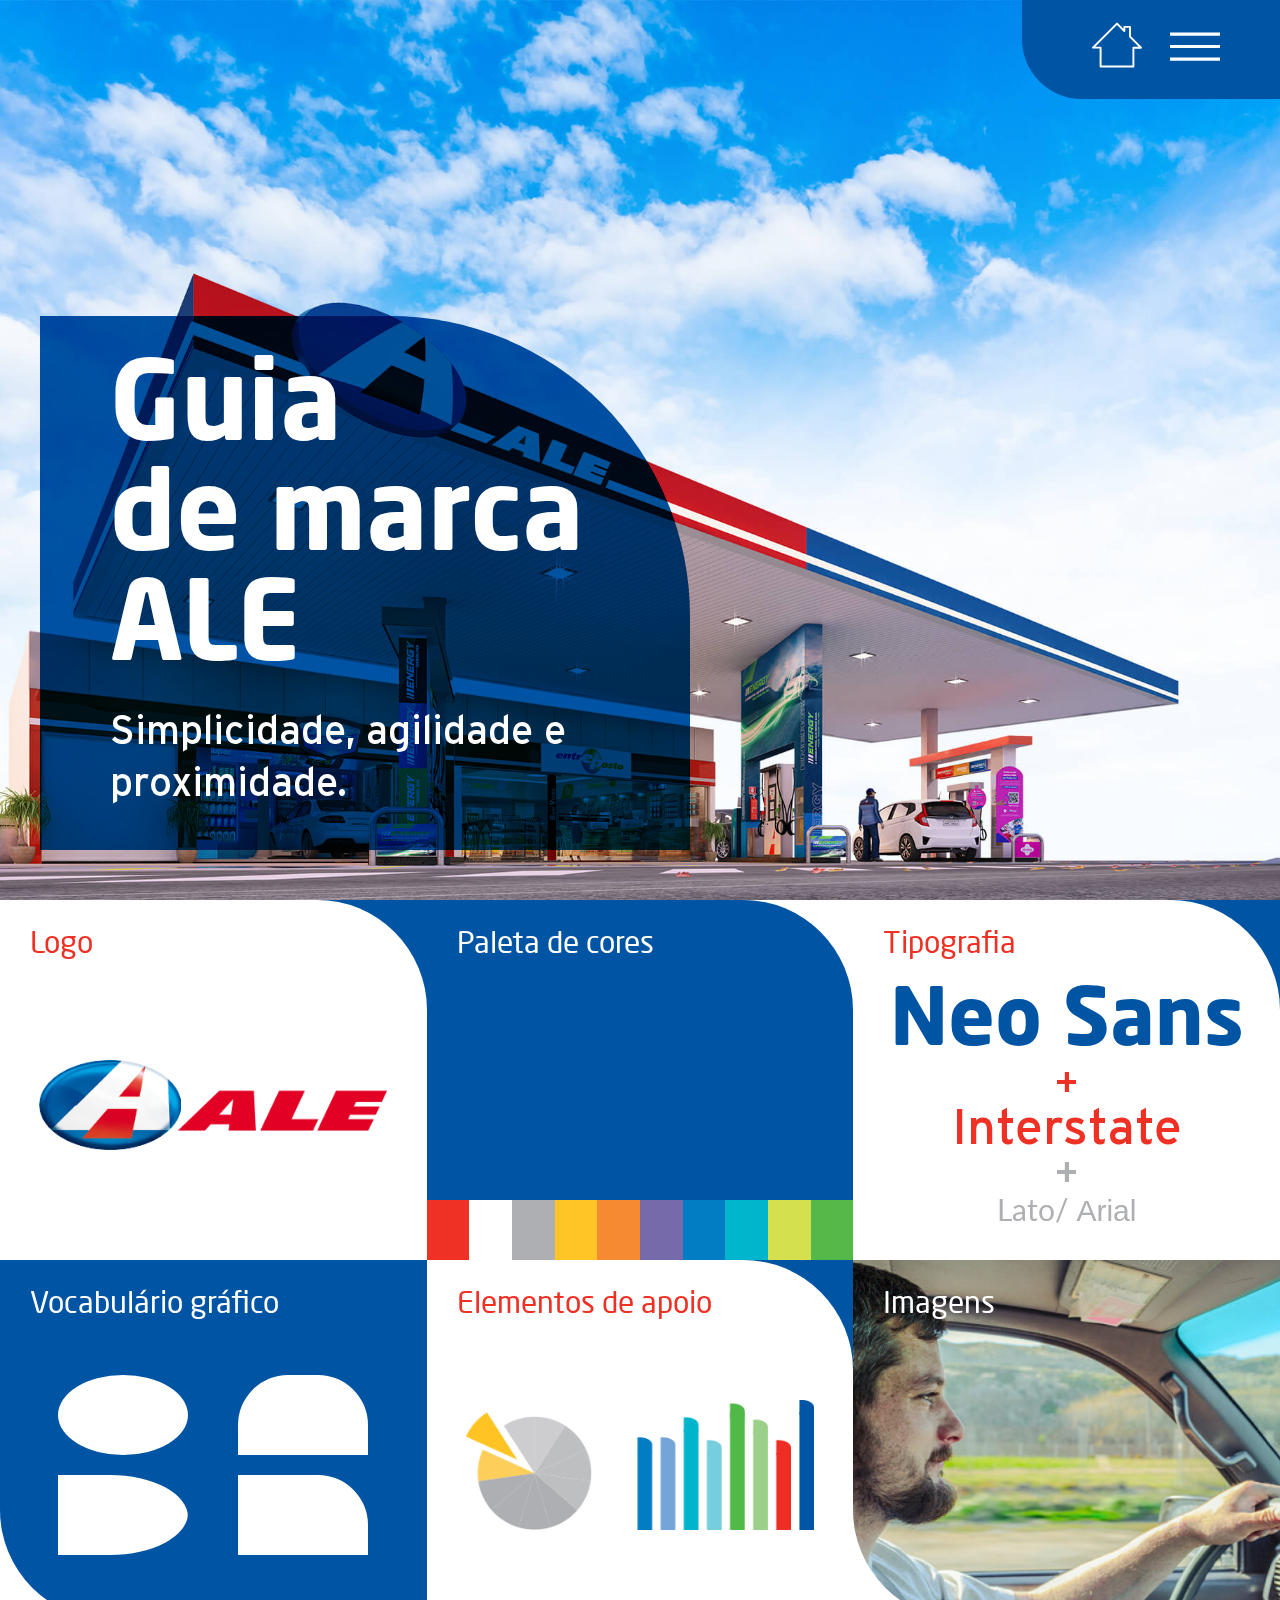
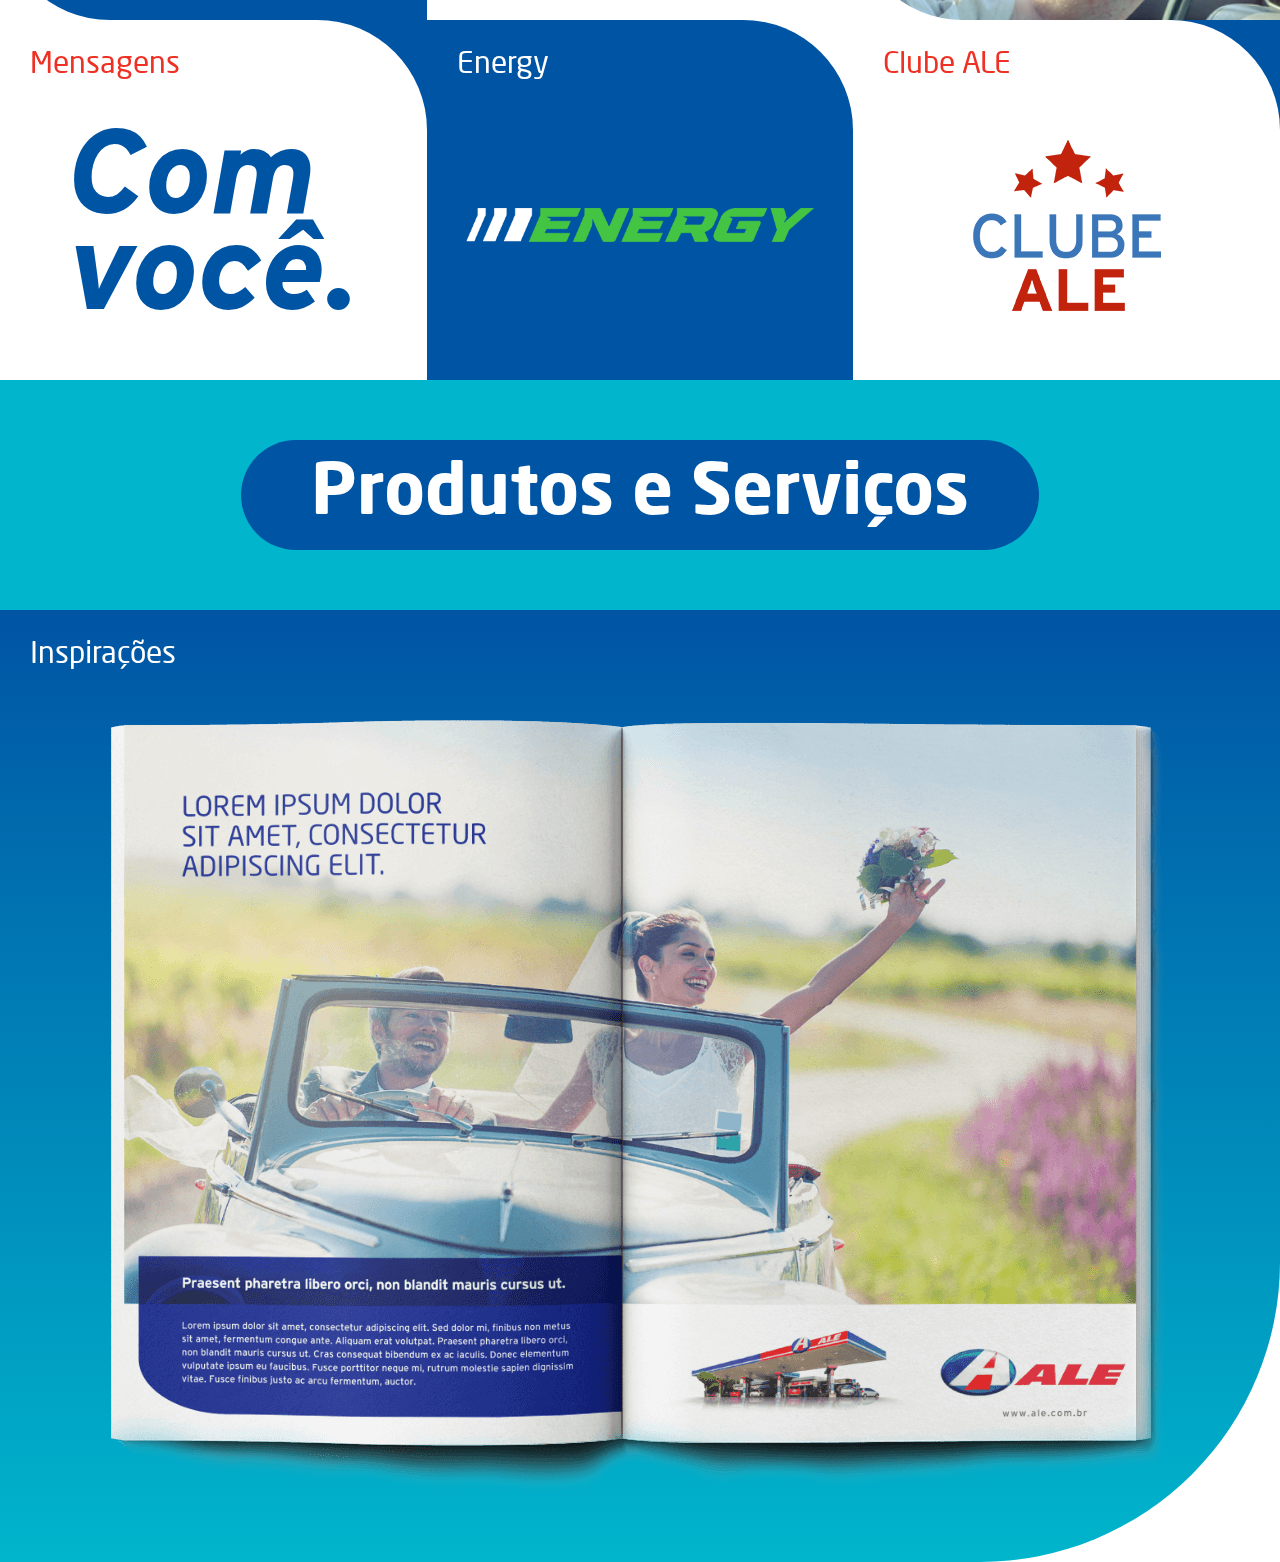
==== index.html @ d8cd4ae0 "feat: initial commit" ====
<!DOCTYPE html>
<html lang="pt-BR">
  <head>
    <meta charset="utf-8" />
    <meta name="viewport" content="width=device-width, initial-scale=1" />
    <meta name="theme-color" content="#222326" />
    <link rel="shortcut icon" href="https://assets.ale.com.br/app/themes/theme_postos_ale/images/favicon.png" type="image/x-icon">
    <link rel="icon" type="image/png" sizes="16x16" href="#" />
    <title>Guia de Marca - ALE</title>
    <link rel="preconnect" href="https://fonts.googleapis.com">
    <link rel="preconnect" href="https://fonts.gstatic.com" crossorigin>
    <link href="https://fonts.googleapis.com/css2?family=Lato:wght@300;400;700&display=swap" rel="stylesheet">
    <link rel="stylesheet" href="css/style.css" type="text/css" />
  </head>
  <body>
    <header class="main-navigation">
      <nav>
        <a href="index.html#main">
          <svg xmlns="http://www.w3.org/2000/svg" viewBox="0 0 424.098 424.098"><path d="M351.191 401.923H72.901a8.126 8.126 0 0 1-8.129-8.129V242.262l-56.664-.114a8.133 8.133 0 0 1-7.495-5.023 8.143 8.143 0 0 1 1.764-8.852L206.104 24.546c1.853-1.845 4.503-2.666 7.047-2.276a8.133 8.133 0 0 1 5.731 3.942l47.43 47.43V58.499a8.126 8.126 0 0 1 8.129-8.129h47.755a8.127 8.127 0 0 1 8.129 8.129v79.156l91.39 91.398a8.14 8.14 0 0 1 1.764 8.868 8.134 8.134 0 0 1-7.511 5.007h-.016l-56.64-.114v150.98a8.11 8.11 0 0 1-8.121 8.129zM81.03 385.666h262.033V234.67c0-2.162.854-4.235 2.39-5.755a8.13 8.13 0 0 1 5.739-2.374h.016l45.105.089-79.855-79.863a8.122 8.122 0 0 1-2.382-5.747V66.628h-31.498v26.645a8.13 8.13 0 0 1-5.015 7.511 8.104 8.104 0 0 1-8.86-1.764l-57.038-57.038-183.95 183.95 45.203.089a8.123 8.123 0 0 1 8.112 8.129v151.516z"/></svg>
        </a>
        <a href="">
          <svg xmlns="http://www.w3.org/2000/svg" viewBox="0 0 16 16"><path d="M16 5H0V4h16v1zm0 8H0v-1h16v1zm0-4.008H0V8h16v.992z"/></svg>
        </a>
      </nav>
    </header>

    <main data-page="home">
      <section id="main" class="main">
        <div class="container">
          <div class="main-title">
            <h1>Guia<br>de marca ALE</h1>
            <p>Simplicidade, agilidade e proximidade.</p>
          </div>
        </div>
      </section>

      <section id="all-pages" class="all-pages">
        <a href="logo.html" class="corner-top-blue">
          <span>Logo</span>
          <img src="assets/images/logo-ale.png" alt="Logo ALE">
        </a>

        <a href="colors.html" class="corner-top-white">
          <span>Paleta de cores</span>
          <div class="full-pallete">
            <div></div>
            <div></div>
            <div></div>
            <div></div>
            <div></div>
            <div></div>
            <div></div>
            <div></div>
            <div></div>
            <div></div>
          </div>
        </a>

        <a href="typography.html" class="corner-top-blue">
          <span>Tipografia</span>
          <div class="all-fonts">
            <span class="neo">Neo Sans</span>
            <span class="inter">Interstate</span>
            <span class="lato-arial">
              <span>Lato/</span>
              <span>Arial</span>
            </span>
          </div>
        </a>

        <a href="vocabulary.html" class="corner-bottom-white">
          <span>Vocabulário gráfico</span>

          <div class="elements">
            <div></div>
            <div></div>
            <div></div>
            <div></div>
          </div>
        </a>

        <a href="" class="corner-top-blue">
          <span>Elementos de apoio</span>

          <img src="assets/images/charts.png" alt="Elementos de apoio">
        </a>

        <a href="" class="corner-bottom-white block-image">
          <span>Imagens</span>
        </a>

        <a href="" class="corner-top-blue">
          <span>Mensagens</span>
          <div class="messages">
            Com<br>você.
          </div>
        </a>

        <a href="" class="corner-top-white">
          <span>Energy</span>
          <img src="assets/images/light-logo-energy.png" alt="">
        </a>

        <a href="" class="corner-top-blue">
          <span>Clube ALE</span>
          <img src="assets/images/logo-clube-ale.png" alt="">
        </a>
      </section>
      
      <section id="services" class="services">
        <div>
          <div class="container">
            <h2>Produtos e Serviços</h2>
          </div>
        </div>

        <div>
          <div class="container">
            <span class="tag">Inspirações</span>
            <img src="assets/images/book.png" alt="Inspirações">
          </div>
        </div>
      </section>
    </main>
  </body>
</html>
<script src="js/main.js" defer></script>
---- css/style.css ----
/* http://meyerweb.com/eric/tools/css/reset/ 
   v2.0 | 20110126
   License: none (public domain)
*/
html, body, div, span, applet, object, iframe,
h1, h2, h3, h4, h5, h6, p, blockquote, pre,
a, abbr, acronym, address, big, cite, code,
del, dfn, em, img, ins, kbd, q, s, samp,
small, strike, strong, sub, sup, tt, var,
b, u, i, center,
dl, dt, dd, ol, ul, li,
fieldset, form, label, legend,
table, caption, tbody, tfoot, thead, tr, th, td,
article, aside, canvas, details, embed,
figure, figcaption, footer, header, hgroup,
menu, nav, output, ruby, section, summary,
time, mark, audio, video {
  margin: 0;
  padding: 0;
  border: 0;
  font-size: 100%;
  font: inherit;
  vertical-align: baseline;
  box-sizing: border-box;
}

/* HTML5 display-role reset for older browsers */
article, aside, details, figcaption, figure,
footer, header, hgroup, menu, nav, section {
  display: block;
}

body {
  line-height: 1;
}

ol, ul {
  list-style: none;
}

blockquote, q {
  quotes: none;
}

blockquote:before, blockquote:after,
q:before, q:after {
  content: "";
  content: none;
}

table {
  border-collapse: collapse;
  border-spacing: 0;
}

section {
  min-height: 100vh;
}

.container {
  max-width: 1800px;
  margin: auto;
  padding: 0 40px;
}

.content {
  padding-top: 35px;
  position: relative;
}

img {
  max-width: 100%;
}

.divider {
  padding: 40px;
  display: flex;
  flex-direction: column;
  font-family: "Neo Sans Pro";
  line-height: 1.3;
  color: #0054a4;
}
.divider.dark {
  color: #ffffff;
  background: linear-gradient(90deg, #007dc3 0%, #0054a4 30%, #0054a4 50%, #007dc3 100%);
}
.divider span {
  font-size: 20px;
}
.divider strong {
  font-size: 30px;
  font-weight: 700;
}

@font-face {
  font-family: "Neo Sans Pro";
  src: url("../assets/fonts/neosanspro/NeoSansPro-BoldItalic.woff2") format("woff2"), url("../assets/fonts/neosanspro/NeoSansPro-BoldItalic.woff") format("woff");
  font-weight: bold;
  font-style: italic;
  font-display: swap;
}
@font-face {
  font-family: "Neo Sans Pro";
  src: url("../assets/fonts/neosanspro/NeoSansPro-Italic.woff2") format("woff2"), url("../assets/fonts/neosanspro/NeoSansPro-Italic.woff") format("woff");
  font-weight: normal;
  font-style: italic;
  font-display: swap;
}
@font-face {
  font-family: "Neo Sans Pro";
  src: url("../assets/fonts/neosanspro/NeoSansPro-Bold.woff2") format("woff2"), url("../assets/fonts/neosanspro/NeoSansPro-Bold.woff") format("woff");
  font-weight: bold;
  font-style: normal;
  font-display: swap;
}
@font-face {
  font-family: "Neo Sans Pro";
  src: url("../assets/fonts/neosanspro/NeoSansPro-Light.woff2") format("woff2"), url("../assets/fonts/neosanspro/NeoSansPro-Light.woff") format("woff");
  font-weight: 300;
  font-style: normal;
  font-display: swap;
}
@font-face {
  font-family: "Neo Sans Pro";
  src: url("../assets/fonts/neosanspro/NeoSansPro-LightItalic.woff2") format("woff2"), url("../assets/fonts/neosanspro/NeoSansPro-LightItalic.woff") format("woff");
  font-weight: 300;
  font-style: italic;
  font-display: swap;
}
@font-face {
  font-family: "Neo Sans Pro";
  src: url("../assets/fonts/neosanspro/NeoSansPro-Medium.woff2") format("woff2"), url("../assets/fonts/neosanspro/NeoSansPro-Medium.woff") format("woff");
  font-weight: 500;
  font-style: normal;
  font-display: swap;
}
@font-face {
  font-family: "Neo Sans Pro";
  src: url("../assets/fonts/neosanspro/NeoSansPro-Regular.woff2") format("woff2"), url("../assets/fonts/neosanspro/NeoSansPro-Regular.woff") format("woff");
  font-weight: normal;
  font-style: normal;
  font-display: swap;
}
@font-face {
  font-family: "Interstate";
  src: url("../assets/fonts/interstate/Interstate-Italic.woff2") format("woff2"), url("../assets/fonts/interstate/Interstate-Italic.woff") format("woff");
  font-weight: normal;
  font-style: italic;
  font-display: swap;
}
@font-face {
  font-family: "Interstate";
  src: url("../assets/fonts/interstate/Interstate-Bold.woff2") format("woff2"), url("../assets/fonts/interstate/Interstate-Bold.woff") format("woff");
  font-weight: bold;
  font-style: normal;
  font-display: swap;
}
@font-face {
  font-family: "Interstate";
  src: url("../assets/fonts/interstate/Interstate-Light.woff2") format("woff2"), url("../assets/fonts/interstate/Interstate-Light.woff") format("woff");
  font-weight: 300;
  font-style: normal;
  font-display: swap;
}
@font-face {
  font-family: "Interstate";
  src: url("../assets/fonts/interstate/Interstate-BoldItalic.woff2") format("woff2"), url("../assets/fonts/interstate/Interstate-BoldItalic.woff") format("woff");
  font-weight: bold;
  font-style: italic;
  font-display: swap;
}
@font-face {
  font-family: "Interstate";
  src: url("../assets/fonts/interstate/Interstate-Regular.woff2") format("woff2"), url("../assets/fonts/interstate/Interstate-Regular.woff") format("woff");
  font-weight: normal;
  font-style: normal;
  font-display: swap;
}
@font-face {
  font-family: "Interstate";
  src: url("../assets/fonts/interstate/Interstate-LightItalic.woff2") format("woff2"), url("../assets/fonts/interstate/Interstate-LightItalic.woff") format("woff");
  font-weight: 300;
  font-style: italic;
  font-display: swap;
}
.main-navigation {
  top: 0;
  left: 0;
  width: 100%;
  position: fixed;
  z-index: 1;
  display: flex;
  justify-content: flex-end;
}
.main-navigation nav {
  background-color: #0054a4;
  padding: 20px 60px 26px 70px;
  border-bottom-left-radius: 60px;
}
@media (max-width: 600px) {
  .main-navigation nav {
    padding: 10px 30px 13px 35px;
    border-bottom-left-radius: 30px;
  }
}
.main-navigation a {
  display: inline-block;
  text-decoration: none;
}
.main-navigation a:last-of-type {
  margin-left: 24px;
}
@media (max-width: 600px) {
  .main-navigation a:last-of-type {
    margin-left: 12px;
  }
}
.main-navigation svg {
  width: 50px;
  height: 50px;
  fill: #ffffff;
}
@media (max-width: 600px) {
  .main-navigation svg {
    width: 25px;
    height: 25px;
  }
}

[data-page=home] .main {
  display: flex;
  background-image: url("../assets/images/bg-home.jpg");
  background-position: center bottom;
  background-size: cover;
}
[data-page=home] .main .container {
  display: flex;
  align-items: end;
  justify-content: flex-start;
  min-height: inherit;
  width: 100%;
}
[data-page=home] .main-title {
  width: 100%;
  max-width: 650px;
  margin-bottom: 50px;
  padding: 40px 70px;
  position: relative;
  color: #ffffff;
}
@media (max-width: 600px) {
  [data-page=home] .main-title {
    max-width: 320px;
    margin-bottom: 20px;
    padding: 20px 35px;
  }
}
[data-page=home] .main-title h1, [data-page=home] .main-title p {
  position: relative;
  z-index: 1;
}
[data-page=home] .main-title h1 {
  font-size: 110px;
  font-weight: 700;
  font-family: "Neo Sans Pro";
}
@media (max-width: 600px) {
  [data-page=home] .main-title h1 {
    font-size: 55px;
  }
}
[data-page=home] .main-title p {
  margin-top: 20px;
  font-size: 40px;
  line-height: 1.3;
  font-family: "Interstate";
}
@media (max-width: 600px) {
  [data-page=home] .main-title p {
    margin-top: 10px;
    font-size: 20px;
  }
}
[data-page=home] .main-title::before {
  content: "";
  width: 100%;
  height: 100%;
  top: 0;
  left: 0;
  position: absolute;
  background-color: #0054a4;
  mix-blend-mode: multiply;
  border-top-right-radius: 300px;
  z-index: 0;
}
@media (max-width: 600px) {
  [data-page=home] .main-title::before {
    border-top-right-radius: 150px;
  }
}
[data-page=home] .all-pages {
  display: flex;
  flex-wrap: wrap;
}
[data-page=home] .all-pages > a {
  width: 33.3333%;
  min-height: 360px;
  padding: 70px 20px 20px;
  display: flex;
  align-items: center;
  justify-content: center;
  position: relative;
  overflow: hidden;
  text-decoration: none;
}
@media (max-width: 1024px) {
  [data-page=home] .all-pages > a {
    width: 50%;
  }
}
@media (max-width: 575px) {
  [data-page=home] .all-pages > a {
    width: 100%;
  }
}
[data-page=home] .all-pages > a:nth-child(even) {
  background-color: #0054a4;
}
[data-page=home] .all-pages > a:nth-child(even) > span {
  color: #ffffff;
}
[data-page=home] .all-pages > a.corner-top-blue::before, [data-page=home] .all-pages > a.corner-top-white::before, [data-page=home] .all-pages > a.corner-bottom-white::before {
  content: "";
  width: 160px;
  height: 150px;
  position: absolute;
  border-radius: 20px 110px 0 0;
  pointer-events: none;
  z-index: 0;
}
[data-page=home] .all-pages > a.corner-top-blue::before, [data-page=home] .all-pages > a.corner-top-white::before {
  top: 0;
  right: 0;
}
[data-page=home] .all-pages > a.corner-top-blue::before {
  box-shadow: #0054a4 50px -40px 0;
}
[data-page=home] .all-pages > a.corner-top-white::before, [data-page=home] .all-pages > a.corner-bottom-white::before {
  box-shadow: #ffffff 50px -40px 0;
}
[data-page=home] .all-pages > a.corner-bottom-white::before {
  left: 0;
  bottom: 0;
  transform: rotate(180deg);
}
[data-page=home] .all-pages > a.block-image {
  background-size: cover;
  background-position: center;
  background-image: url("../assets/images/man-in-car.jpg");
}
[data-page=home] .all-pages > a > span {
  top: 30px;
  left: 30px;
  position: absolute;
  font-size: 30px;
  font-family: "Neo Sans Pro";
  color: #ee3124;
}
[data-page=home] .all-pages > a img {
  max-width: 90%;
}
[data-page=home] .all-pages .full-pallete {
  display: flex;
  width: 100%;
  height: 60px;
  left: 0;
  bottom: 0;
  position: absolute;
  z-index: 1;
}
[data-page=home] .all-pages .full-pallete > div {
  flex-grow: 1;
}
[data-page=home] .all-pages .full-pallete > div:nth-child(1) {
  background-color: #ee3124;
}
[data-page=home] .all-pages .full-pallete > div:nth-child(2) {
  background-color: #ffffff;
}
[data-page=home] .all-pages .full-pallete > div:nth-child(3) {
  background-color: #adafb2;
}
[data-page=home] .all-pages .full-pallete > div:nth-child(4) {
  background-color: #ffc425;
}
[data-page=home] .all-pages .full-pallete > div:nth-child(5) {
  background-color: #f68a33;
}
[data-page=home] .all-pages .full-pallete > div:nth-child(6) {
  background-color: #766aab;
}
[data-page=home] .all-pages .full-pallete > div:nth-child(7) {
  background-color: #007dc3;
}
[data-page=home] .all-pages .full-pallete > div:nth-child(8) {
  background-color: #00b5cc;
}
[data-page=home] .all-pages .full-pallete > div:nth-child(9) {
  background-color: #d5e04e;
}
[data-page=home] .all-pages .full-pallete > div:nth-child(10) {
  background-color: #54b948;
}
[data-page=home] .all-pages .all-fonts {
  display: flex;
  flex-direction: column;
  text-align: center;
}
[data-page=home] .all-pages .all-fonts .neo {
  color: #0054a4;
  font-size: 80px;
  font-weight: 700;
  font-family: "Neo Sans Pro";
}
@media (max-width: 680px) {
  [data-page=home] .all-pages .all-fonts .neo {
    font-size: 62px;
  }
}
[data-page=home] .all-pages .all-fonts .inter {
  color: #ee3124;
  font-size: 50px;
  font-family: "Interstate";
  padding: 40px 0;
  position: relative;
}
@media (max-width: 680px) {
  [data-page=home] .all-pages .all-fonts .inter {
    font-size: 40px;
    padding: 32px 0;
  }
}
[data-page=home] .all-pages .all-fonts .inter::before, [data-page=home] .all-pages .all-fonts .inter::after {
  content: "+";
  left: 0;
  right: 0;
  margin: auto;
  position: absolute;
  font-size: 40px;
}
@media (max-width: 680px) {
  [data-page=home] .all-pages .all-fonts .inter::before, [data-page=home] .all-pages .all-fonts .inter::after {
    font-size: 32px;
  }
}
[data-page=home] .all-pages .all-fonts .inter::before {
  top: 0;
}
[data-page=home] .all-pages .all-fonts .inter::after {
  bottom: 0;
  color: #adafb2;
}
[data-page=home] .all-pages .all-fonts .lato-arial {
  color: #adafb2;
  font-size: 30px;
}
[data-page=home] .all-pages .all-fonts .lato-arial > span:first-child {
  font-family: "Lato";
}
[data-page=home] .all-pages .all-fonts .lato-arial > span:last-child {
  font-family: "Arial";
}
[data-page=home] .all-pages .elements {
  max-width: 330px;
  display: flex;
  flex-wrap: wrap;
  justify-content: space-between;
}
[data-page=home] .all-pages .elements > div {
  width: 130px;
  height: 80px;
  margin: 10px;
  background-color: #ffffff;
  position: relative;
  overflow: hidden;
}
@media (max-width: 680px) {
  [data-page=home] .all-pages .elements > div {
    width: 104px;
    height: 64px;
  }
}
[data-page=home] .all-pages .elements > div:nth-child(1) {
  border-radius: 50%;
}
[data-page=home] .all-pages .elements > div:nth-child(2)::before, [data-page=home] .all-pages .elements > div:nth-child(2)::after, [data-page=home] .all-pages .elements > div:nth-child(3)::before, [data-page=home] .all-pages .elements > div:nth-child(3)::after, [data-page=home] .all-pages .elements > div:nth-child(4)::before, [data-page=home] .all-pages .elements > div:nth-child(4)::after {
  content: "";
  position: absolute;
  pointer-events: none;
  z-index: 0;
}
[data-page=home] .all-pages .elements > div:nth-child(2)::before, [data-page=home] .all-pages .elements > div:nth-child(4)::before {
  width: 130px;
  height: 50px;
  border-radius: 110px 110px 0 0;
  box-shadow: #0054a4 0 -20px 0 20px;
}
@media (max-width: 680px) {
  [data-page=home] .all-pages .elements > div:nth-child(2)::before, [data-page=home] .all-pages .elements > div:nth-child(4)::before {
    width: 104px;
    height: 64px;
    border-radius: 88px 88px 0 0;
    box-shadow: #0054a4 0 -16px 0 16px;
  }
}
[data-page=home] .all-pages .elements > div:nth-child(3)::before, [data-page=home] .all-pages .elements > div:nth-child(3)::after {
  width: 130px;
  height: 70px;
}
@media (max-width: 680px) {
  [data-page=home] .all-pages .elements > div:nth-child(3)::before, [data-page=home] .all-pages .elements > div:nth-child(3)::after {
    width: 104px;
    height: 56px;
  }
}
[data-page=home] .all-pages .elements > div:nth-child(3)::before {
  border-radius: 0 60% 0 0;
  box-shadow: #0054a4 0 -20px 0 20px;
}
@media (max-width: 680px) {
  [data-page=home] .all-pages .elements > div:nth-child(3)::before {
    box-shadow: #0054a4 0 -16px 0 16px;
  }
}
[data-page=home] .all-pages .elements > div:nth-child(3)::after {
  bottom: 0;
  border-radius: 0 0 60% 0;
  box-shadow: #0054a4 0 20px 0 20px;
}
@media (max-width: 680px) {
  [data-page=home] .all-pages .elements > div:nth-child(3)::after {
    box-shadow: #0054a4 0 16px 0 16px;
  }
}
[data-page=home] .all-pages .elements > div:nth-child(4)::before {
  border-radius: 0 110px 0 0;
}
@media (max-width: 680px) {
  [data-page=home] .all-pages .elements > div:nth-child(4)::before {
    border-radius: 0 88px 0 0;
  }
}
[data-page=home] .all-pages .messages {
  color: #0054a4;
  font-size: 120px;
  font-weight: 700;
  font-style: italic;
  font-family: "Interstate";
  line-height: 0.8;
}
@media (max-width: 600px) {
  [data-page=home] .services {
    min-height: unset;
  }
}
[data-page=home] .services > div:nth-child(1) {
  padding: 60px 0;
  text-align: center;
  background-color: #00b5cc;
}
@media (max-width: 900px) {
  [data-page=home] .services > div:nth-child(1) {
    padding: 30px 0;
  }
}
[data-page=home] .services > div:nth-child(2) {
  position: relative;
  padding: 110px 0 60px;
  min-height: calc(100vh - 100px);
  background-image: linear-gradient(#0054a4, #00b5cc);
  border-bottom-right-radius: 300px;
  overflow: hidden;
}
@media (max-width: 600px) {
  [data-page=home] .services > div:nth-child(2) {
    min-height: unset;
    padding: 100px 0 40px;
    border-bottom-right-radius: 150px;
  }
}
[data-page=home] .services > div:nth-child(2) .container {
  text-align: center;
}
[data-page=home] .services > div h2 {
  color: #ffffff;
  font-size: 70px;
  font-weight: 700;
  font-family: "Neo Sans Pro";
  line-height: 1;
  padding: 20px 70px;
  background-color: #0054a4;
  display: inline-block;
  border-radius: 80px;
}
@media (max-width: 900px) {
  [data-page=home] .services > div h2 {
    font-size: 35px;
    padding: 10px 35px;
    border-radius: 40px;
  }
}
@media (max-width: 400px) {
  [data-page=home] .services > div h2 {
    font-size: 24px;
  }
}
[data-page=home] .services > div .tag {
  top: 30px;
  left: 30px;
  position: absolute;
  font-size: 30px;
  font-family: "Neo Sans Pro";
  color: #ffffff;
}
[data-page=home] .services > div img {
  max-width: 100%;
}

[data-page=logo] .main {
  display: flex;
}
[data-page=logo] .main .container {
  display: flex;
  flex-direction: column;
  align-items: center;
  justify-content: space-between;
  text-align: center;
  min-height: inherit;
  width: 100%;
  padding: 40px 0;
}
[data-page=logo] .main h1 {
  line-height: 1.3;
  font-size: 40px;
  color: #0054a4;
  font-family: "Neo Sans Pro";
}
@media (max-width: 400px) {
  [data-page=logo] .main h1 {
    font-size: 30px;
  }
}
[data-page=logo] .main img {
  max-width: 80%;
}
[data-page=logo] .main p {
  line-height: 1.3;
  font-size: 20px;
  color: #0054a4;
  font-family: "Neo Sans Pro";
}
[data-page=logo] .main p strong {
  font-weight: 700;
}
[data-page=logo] .main p i {
  text-decoration: underline;
}
[data-page=logo] .content::before, [data-page=logo] .content::after {
  content: "";
  height: 35px;
  top: 0;
  position: absolute;
}
[data-page=logo] .content::before {
  left: 0;
  width: 65%;
  background-color: #0054a4;
}
[data-page=logo] .content::after {
  right: 0;
  width: 35%;
  background-color: #ee3124;
}
[data-page=logo] .logo-options {
  display: flex;
  align-items: center;
  justify-content: space-evenly;
  min-height: calc(100vh - 35px);
}
@media (max-width: 680px) {
  [data-page=logo] .logo-options {
    flex-direction: column;
  }
}
[data-page=logo] .logo-options img {
  max-width: 100%;
}
[data-page=logo] .logo-options > div {
  min-height: inherit;
  display: flex;
  flex-direction: column;
}
[data-page=logo] .logo-options > div:nth-child(1) {
  width: 35%;
  padding: 20px;
  text-align: center;
  align-items: center;
  justify-content: space-evenly;
}
@media (max-width: 680px) {
  [data-page=logo] .logo-options > div:nth-child(1) {
    width: 100%;
  }
}
[data-page=logo] .logo-options > div:nth-child(1) span {
  color: #0054a4;
  font-size: 20px;
  line-height: 1.3;
  font-family: "Neo Sans Pro";
}
[data-page=logo] .logo-options > div:nth-child(2) {
  flex-grow: 1;
}
@media (max-width: 680px) {
  [data-page=logo] .logo-options > div:nth-child(2) {
    flex-grow: unset;
    width: 100%;
  }
}
[data-page=logo] .logo-options > div:nth-child(2) div {
  flex-grow: 1;
  position: relative;
  display: flex;
  align-items: center;
  justify-content: center;
}
[data-page=logo] .logo-options > div:nth-child(2) div:nth-child(1) {
  background-color: #ee3124;
}
@media (max-width: 680px) {
  [data-page=logo] .logo-options > div:nth-child(2) div:nth-child(1) {
    padding-top: 50px;
  }
}
[data-page=logo] .logo-options > div:nth-child(2) div:nth-child(2) {
  background-color: #0054a4;
}
[data-page=logo] .logo-options > div:nth-child(2) div:nth-child(3) {
  background-color: #adafb2;
}
[data-page=logo] .logo-options > div:nth-child(2) span {
  top: 30px;
  left: 30px;
  position: absolute;
  color: #ffffff;
  font-family: "Neo Sans Pro";
  font-size: 20px;
}
[data-page=logo] .message {
  padding: 40px 0;
}
[data-page=logo] .message p {
  color: #0054a4;
  font-family: "Neo Sans Pro";
  font-size: 36px;
  line-height: 1.3;
}
@media (max-width: 1000px) {
  [data-page=logo] .message p {
    font-size: 26px;
  }
}
[data-page=logo] .message p:not(:last-of-type) {
  margin-bottom: 16px;
}
@media (max-width: 420px) {
  [data-page=logo] .message p:not(:last-of-type) {
    margin-bottom: 32px;
  }
}
[data-page=logo] .pantone-logo {
  display: flex;
}
@media (max-width: 700px) {
  [data-page=logo] .pantone-logo {
    flex-direction: column;
  }
}
@media (max-width: 480px) {
  [data-page=logo] .pantone-logo:not(.dark) > div:first-of-type img {
    margin-top: 70px;
  }
}
[data-page=logo] .pantone-logo.dark {
  background-color: #000000;
}
[data-page=logo] .pantone-logo img {
  max-width: 40%;
}
@media (max-width: 480px) {
  [data-page=logo] .pantone-logo img {
    max-width: 60%;
  }
}
[data-page=logo] .pantone-logo > div {
  width: 50%;
  padding: 40px 0;
  display: flex;
  justify-content: space-evenly;
  align-items: center;
  position: relative;
}
@media (max-width: 980px) {
  [data-page=logo] .pantone-logo > div:first-of-type {
    padding-left: 50px;
  }
}
@media (max-width: 980px) and (max-width: 700px) {
  [data-page=logo] .pantone-logo > div:first-of-type {
    padding-left: unset;
  }
}
@media (max-width: 700px) {
  [data-page=logo] .pantone-logo > div {
    width: 100%;
  }
}
@media (max-width: 480px) {
  [data-page=logo] .pantone-logo > div {
    flex-direction: column;
    padding: unset;
  }
  [data-page=logo] .pantone-logo > div img {
    margin: 20px 0;
  }
}
[data-page=logo] .pantone-logo > div span {
  height: 60px;
  max-width: 140px;
  left: 20px;
  top: 0;
  bottom: 0;
  margin: auto;
  position: absolute;
  color: #0054a4;
  font-size: 20px;
  font-family: "Neo Sans Pro";
}
@media (max-width: 480px) {
  [data-page=logo] .pantone-logo > div span {
    bottom: unset;
  }
}
[data-page=logo] .tips-margin {
  display: flex;
  padding: 40px 0;
  min-height: 100vh;
}
@media (max-width: 780px) {
  [data-page=logo] .tips-margin {
    flex-direction: column;
  }
}
[data-page=logo] .tips-margin > div {
  width: 50%;
  display: flex;
  flex-direction: column;
}
@media (max-width: 780px) {
  [data-page=logo] .tips-margin > div {
    width: 100%;
  }
}
[data-page=logo] .tips-margin > div:nth-child(2) img {
  margin-left: 5%;
}
@media (max-width: 780px) {
  [data-page=logo] .tips-margin > div:nth-child(2) img {
    margin-left: 0;
  }
}
[data-page=logo] .tips-margin span {
  display: block;
  color: #0054a4;
  font-size: 20px;
  font-family: "Neo Sans Pro";
  line-height: 1.3;
  max-width: 230px;
}
@media (max-width: 780px) {
  [data-page=logo] .tips-margin span {
    max-width: 100%;
    margin: 40px 0;
  }
}
[data-page=logo] .tips-margin img {
  margin-top: auto;
  margin-bottom: auto;
  max-width: 95%;
}
@media (max-width: 780px) {
  [data-page=logo] .tips-margin img {
    max-width: 100%;
  }
}
[data-page=logo] .download {
  padding: 30px 0;
  background-color: #adafb2;
}
@media (max-width: 810px) {
  [data-page=logo] .download nav {
    display: flex;
    flex-direction: column;
  }
}
[data-page=logo] .download p {
  color: #ffffff;
  font-family: "Neo Sans Pro";
  font-size: 30px;
  font-weight: 700;
  margin-bottom: 40px;
}
[data-page=logo] .download a {
  text-decoration: none;
  color: #0054a4;
  font-family: "Neo Sans Pro";
  font-size: 20px;
}
@media (max-width: 520px) {
  [data-page=logo] .download a {
    line-height: 2;
  }
}
@media (max-width: 460px) {
  [data-page=logo] .download a .noMobile {
    display: none;
  }
}
[data-page=logo] .download a:not(:last-of-type) {
  margin-right: 40px;
}
[data-page=logo] .download a svg {
  width: 40px;
  height: 40px;
  fill: #0054a4;
  margin-left: 15px;
}
@media (max-width: 520px) {
  [data-page=logo] .download a svg {
    display: none;
  }
}
[data-page=logo] .not-todo {
  padding: 40px 0;
}
[data-page=logo] .not-todo p {
  font-size: 30px;
  color: #0054a4;
  font-family: "Neo Sans Pro";
}
[data-page=logo] .not-todo p i {
  text-decoration: underline;
}
[data-page=logo] .not-todo p.title {
  font-weight: 700;
  margin-bottom: 60px;
}
[data-page=logo] .not-todo p.title i {
  text-decoration: underline;
}
[data-page=logo] .not-todo .list {
  display: flex;
  flex-wrap: wrap;
  text-align: center;
}
[data-page=logo] .not-todo .list > div {
  width: 25%;
  min-height: 150px;
  padding: 20px;
  display: flex;
  flex-direction: column;
  justify-content: space-evenly;
  align-items: center;
}
@media (max-width: 800px) {
  [data-page=logo] .not-todo .list > div {
    width: 50%;
    min-height: 250px;
  }
}
@media (max-width: 800px) {
  [data-page=logo] .not-todo .list > div {
    width: 100%;
    min-height: 250px;
  }
}
[data-page=logo] .not-todo .list span {
  font-size: 18px;
  color: #0054a4;
  font-family: "Neo Sans Pro";
}
[data-page=logo] .not-todo .list img {
  max-width: 90%;
}

[data-page=colors] .main {
  display: flex;
  background-size: cover;
  background-position: bottom right;
  background-image: url(../assets/images/top_bg.jpg);
  border-bottom: #ee3124 100px solid;
  min-height: calc(100vh - 100px);
}
[data-page=colors] .main .container {
  display: flex;
  align-items: center;
  justify-content: flex-start;
  min-height: inherit;
  width: 100%;
}
[data-page=colors] .main-title {
  font-size: 40px;
  font-family: "Neo Sans Pro";
  position: relative;
  color: #ffffff;
  max-width: 520px;
}
[data-page=colors] .content {
  padding-top: 0;
}
[data-page=colors] .all-colors {
  display: flex;
  flex-wrap: wrap;
}
[data-page=colors] .all-colors > div {
  width: 12.5%;
  padding: 20px;
  padding-left: 40px;
  position: relative;
}
@media (max-width: 1200px) {
  [data-page=colors] .all-colors > div {
    padding-left: 20px;
  }
}
@media (max-width: 1000px) {
  [data-page=colors] .all-colors > div {
    width: 25%;
  }
}
@media (max-width: 600px) {
  [data-page=colors] .all-colors > div {
    width: 50%;
  }
}
[data-page=colors] .all-colors > div:nth-child(1), [data-page=colors] .all-colors > div:nth-child(2) {
  width: 50%;
}
[data-page=colors] .all-colors > div:nth-child(1)::before, [data-page=colors] .all-colors > div:nth-child(2)::before {
  content: "";
  width: 160px;
  height: 150px;
  top: 0;
  right: 0;
  position: absolute;
  pointer-events: none;
  border-radius: 20px 110px 0 0;
  box-shadow: #ffffff 50px -40px 0;
  z-index: 0;
}
[data-page=colors] .all-colors > div:nth-child(1) {
  background-color: #0054a4;
}
[data-page=colors] .all-colors > div:nth-child(2) {
  background-color: #ee3124;
}
[data-page=colors] .all-colors > div:nth-child(3) {
  background-color: #adafb2;
}
[data-page=colors] .all-colors > div:nth-child(4) {
  background-color: #ffc425;
}
[data-page=colors] .all-colors > div:nth-child(5) {
  background-color: #f68a33;
}
[data-page=colors] .all-colors > div:nth-child(6) {
  background-color: #766aab;
}
[data-page=colors] .all-colors > div:nth-child(7) {
  background-color: #007dc3;
}
[data-page=colors] .all-colors > div:nth-child(8) {
  background-color: #00b5cc;
}
[data-page=colors] .all-colors > div:nth-child(9) {
  background-color: #d5e04e;
}
[data-page=colors] .all-colors > div:nth-child(10) {
  background-color: #54b948;
}
[data-page=colors] .all-colors .info {
  font-size: 18px;
  color: #ffffff;
  font-family: "Neo Sans Pro";
  display: flex;
  flex-direction: column;
  line-height: 1.3;
}
[data-page=colors] .all-colors .info strong {
  font-weight: 700;
}
[data-page=colors] .all-colors .info span:not(:last-child) {
  margin-bottom: 10px;
}
[data-page=colors] .pallete {
  padding: 40px;
  display: none;
}
@media (min-width: 601px) {
  [data-page=colors] .pallete.no-mobile {
    display: flex;
  }
}
@media (max-width: 600px) {
  [data-page=colors] .pallete.only-mobile {
    display: block;
    text-align: center;
  }
  [data-page=colors] .pallete.only-mobile > img:not(:last-child) {
    margin-bottom: 20px;
  }
}
[data-page=colors] .list-combinations {
  padding: 0 40px 20px;
  display: flex;
  flex-direction: column;
}
[data-page=colors] .list-combinations > div {
  padding: 20px 0 40px;
  display: flex;
}
@media (max-width: 900px) {
  [data-page=colors] .list-combinations > div {
    flex-wrap: wrap;
  }
}
[data-page=colors] .list-combinations > div:not(:last-child) {
  border-bottom: #0054a4 thin solid;
}
[data-page=colors] .list-combinations .description {
  width: 33.333%;
  display: flex;
  flex-direction: column;
  font-size: 18px;
  color: #0054a4;
  font-family: "Neo Sans Pro";
  line-height: 1.3;
}
@media (max-width: 1300px) {
  [data-page=colors] .list-combinations .description {
    width: 25%;
  }
}
@media (max-width: 900px) {
  [data-page=colors] .list-combinations .description {
    width: 100%;
    padding-bottom: 20px;
  }
}
[data-page=colors] .list-combinations .description strong {
  font-weight: 700;
}
[data-page=colors] .list-combinations .description ~ div {
  width: 22.222%;
  display: flex;
}
@media (max-width: 1300px) {
  [data-page=colors] .list-combinations .description ~ div {
    width: 25%;
  }
}
@media (max-width: 1100px) {
  [data-page=colors] .list-combinations .description ~ div {
    align-items: center;
  }
}
@media (max-width: 900px) {
  [data-page=colors] .list-combinations .description ~ div {
    width: 33.333%;
  }
}
@media (max-width: 690px) {
  [data-page=colors] .list-combinations .description ~ div {
    width: 100%;
    margin: 20px 0 60px;
    justify-content: center;
  }
  [data-page=colors] .list-combinations .description ~ div:last-child, [data-page=colors] .list-combinations .description ~ div.primary-colors {
    margin-bottom: 20px;
  }
  [data-page=colors] .list-combinations .description ~ div:not(.primary-colors):not(.secondary-colors):not(.auxiliar-colors) {
    display: none;
  }
}
[data-page=colors] .list-combinations .description ~ div > div {
  width: 85px;
  height: 85px;
  margin: 0 10px;
}
@media (max-width: 1100px) {
  [data-page=colors] .list-combinations .description ~ div > div {
    width: 60px;
    height: 60px;
  }
}
[data-page=colors] .list-combinations .primary-colors,
[data-page=colors] .list-combinations .secondary-colors,
[data-page=colors] .list-combinations .auxiliar-colors {
  position: relative;
}
[data-page=colors] .list-combinations .secondary-colors::before, [data-page=colors] .list-combinations .secondary-colors::after,
[data-page=colors] .list-combinations .auxiliar-colors::before,
[data-page=colors] .list-combinations .auxiliar-colors::after {
  margin: auto;
  position: absolute;
  height: 18px;
  font-size: 18px;
  line-height: 18px;
  color: #0054a4;
  font-family: "Neo Sans Pro";
  text-align: center;
}
[data-page=colors] .list-combinations .secondary-colors::before,
[data-page=colors] .list-combinations .auxiliar-colors::before {
  top: 0;
  bottom: 0;
  left: -50px;
  width: 18px;
  content: attr(data-before-content);
}
@media (max-width: 1300px) {
  [data-page=colors] .list-combinations .secondary-colors::before,
  [data-page=colors] .list-combinations .auxiliar-colors::before {
    left: 0;
    right: 0;
    top: -30px;
    bottom: unset;
  }
}
[data-page=colors] .list-combinations .secondary-colors::after,
[data-page=colors] .list-combinations .auxiliar-colors::after {
  left: 0;
  right: 0;
  bottom: -25px;
  width: 100%;
  content: attr(data-after-content);
}
@media (max-width: 690px) {
  [data-page=colors] .list-combinations .secondary-colors::after,
  [data-page=colors] .list-combinations .auxiliar-colors::after {
    bottom: -30px;
  }
}
[data-page=colors] .list-combinations .primary-colors > div:nth-child(1) {
  border: #000 thin solid;
  background-color: #ffffff;
}
[data-page=colors] .list-combinations .primary-colors > div:nth-child(2) {
  background-color: #0054a4;
}
[data-page=colors] .list-combinations .secondary-colors::after {
  right: unset;
  width: calc(100% - 85px);
}
@media (max-width: 690px) {
  [data-page=colors] .list-combinations .secondary-colors::after {
    width: 100%;
  }
}
[data-page=colors] .list-combinations .secondary-colors > div:nth-child(1) {
  background-color: #ee3124;
}
[data-page=colors] .list-combinations .secondary-colors > div:nth-child(2) {
  background-color: #adafb2;
}
[data-page=colors] .list-combinations .auxiliar-colors .light-orange {
  background-color: #ffc425;
}
[data-page=colors] .list-combinations .auxiliar-colors .orange {
  background-color: #f68a33;
}
[data-page=colors] .list-combinations .auxiliar-colors .purple {
  background-color: #766aab;
}
[data-page=colors] .list-combinations .auxiliar-colors .blue {
  background-color: #007dc3;
}
[data-page=colors] .list-combinations .auxiliar-colors .light-blue {
  background-color: #00b5cc;
}
[data-page=colors] .list-combinations .auxiliar-colors .light-green {
  background-color: #d5e04e;
}
[data-page=colors] .list-combinations .auxiliar-colors .green {
  background-color: #54b948;
}
[data-page=colors] .list-selections {
  padding: 40px;
}
@media (max-width: 900px) {
  [data-page=colors] .list-selections {
    padding: 20px;
  }
}
[data-page=colors] .list-selections img {
  padding: 20px;
}
[data-page=colors] .list-selections .row {
  display: flex;
  flex-wrap: wrap;
}
[data-page=colors] .list-selections .row > div {
  width: 50%;
}
@media (max-width: 690px) {
  [data-page=colors] .list-selections .row > div {
    width: 100%;
  }
}

[data-page=typography] .main {
  display: flex;
  background-color: #007dc3;
  min-height: 100vh;
  position: relative;
  overflow: hidden;
}
[data-page=typography] .main::before {
  content: "";
  width: 300px;
  height: 300px;
  bottom: 0px;
  right: 0px;
  position: absolute;
  pointer-events: none;
  border-radius: 100px 300px 0 0;
  box-shadow: #ffffff 80px -40px 0 20px;
  z-index: 0;
  transform: rotate(90deg);
}
[data-page=typography] .main .container {
  display: flex;
  align-items: center;
  justify-content: center;
  min-height: inherit;
  width: 100%;
  position: relative;
}
[data-page=typography] .main .container > span {
  left: 40px;
  bottom: 40px;
  position: absolute;
  color: #ffffff;
  font-size: 30px;
  font-family: "Neo Sans Pro";
  line-height: 1.3;
}
[data-page=typography] .main-title {
  position: relative;
  color: #ffffff;
  display: flex;
  flex-direction: column;
  text-align: center;
}
[data-page=typography] .main-title .neo {
  font-size: 14vw;
  font-weight: 700;
  font-family: "Neo Sans Pro";
}
[data-page=typography] .main-title .inter {
  font-size: 8vw;
  font-family: "Interstate";
  padding: 8vw 0;
  position: relative;
}
[data-page=typography] .main-title .inter::before, [data-page=typography] .main-title .inter::after {
  content: "+";
  left: 0;
  right: 0;
  margin: auto;
  position: absolute;
  font-size: 6vw;
}
[data-page=typography] .main-title .inter::before {
  top: 0;
}
[data-page=typography] .main-title .inter::after {
  bottom: 0;
}
[data-page=typography] .main-title .lato-arial {
  font-size: 5vw;
}
[data-page=typography] .main-title .lato-arial > span:first-child {
  font-family: "Lato";
}
[data-page=typography] .main-title .lato-arial > span:last-child {
  font-family: "Arial";
}
[data-page=typography] .content {
  padding: 0;
}
[data-page=typography] .fonts {
  color: #ffffff;
}
[data-page=typography] .fonts .font-neo, [data-page=typography] .fonts .font-interstate {
  padding: 20px 0 60px;
  position: relative;
  overflow: hidden;
}
[data-page=typography] .fonts .font-neo::before, [data-page=typography] .fonts .font-interstate::before {
  content: "";
  width: 160px;
  height: 150px;
  top: 0;
  left: 0;
  position: absolute;
  pointer-events: none;
  border-radius: 20px 110px 0 0;
  transform: rotate(-85deg);
  box-shadow: #ffffff 50px -40px 0;
  z-index: 0;
}
[data-page=typography] .fonts .font-neo .container, [data-page=typography] .fonts .font-interstate .container {
  display: flex;
  flex-wrap: wrap;
  max-width: 860px;
}
@media (max-width: 820px) {
  [data-page=typography] .fonts .font-neo .container, [data-page=typography] .fonts .font-interstate .container {
    flex-direction: column;
    align-items: center;
  }
}
[data-page=typography] .fonts .font-neo .container > span, [data-page=typography] .fonts .font-interstate .container > span {
  width: 50%;
  font-size: 30px;
  line-height: 1.3;
}
@media (max-width: 820px) {
  [data-page=typography] .fonts .font-neo .container > span, [data-page=typography] .fonts .font-interstate .container > span {
    width: 70%;
  }
}
@media (max-width: 610px) {
  [data-page=typography] .fonts .font-neo .container > span, [data-page=typography] .fonts .font-interstate .container > span {
    width: 100%;
    font-size: 20px;
  }
}
[data-page=typography] .fonts .font-neo .container > span:nth-child(1), [data-page=typography] .fonts .font-interstate .container > span:nth-child(1) {
  width: 100%;
  font-size: 120px;
  text-align: center;
}
@media (max-width: 820px) {
  [data-page=typography] .fonts .font-neo .container > span:nth-child(1), [data-page=typography] .fonts .font-interstate .container > span:nth-child(1) {
    font-size: 80px;
  }
}
@media (max-width: 610px) {
  [data-page=typography] .fonts .font-neo .container > span:nth-child(1), [data-page=typography] .fonts .font-interstate .container > span:nth-child(1) {
    font-size: 40px;
    margin-bottom: 20px;
  }
}
[data-page=typography] .fonts .font-neo {
  font-family: "Neo Sans Pro";
  background-color: #ee3124;
}
[data-page=typography] .fonts .font-neo span:nth-child(2), [data-page=typography] .fonts .font-neo span:nth-child(3) {
  font-weight: 700;
}
[data-page=typography] .fonts .font-neo span:nth-child(4), [data-page=typography] .fonts .font-neo span:nth-child(5) {
  font-weight: 500;
}
[data-page=typography] .fonts .font-neo span:nth-child(6), [data-page=typography] .fonts .font-neo span:nth-child(7) {
  font-weight: 400;
}
[data-page=typography] .fonts .font-neo span:nth-child(8), [data-page=typography] .fonts .font-neo span:nth-child(9) {
  font-weight: 300;
}
[data-page=typography] .fonts .font-neo span:nth-child(3), [data-page=typography] .fonts .font-neo span:nth-child(5), [data-page=typography] .fonts .font-neo span:nth-child(7), [data-page=typography] .fonts .font-neo span:nth-child(9) {
  font-style: italic;
}
[data-page=typography] .fonts .font-interstate {
  font-family: "Interstate";
  background-color: #adafb2;
}
[data-page=typography] .fonts .font-interstate span:nth-child(2), [data-page=typography] .fonts .font-interstate span:nth-child(3) {
  font-weight: 700;
}
[data-page=typography] .fonts .font-interstate span:nth-child(4), [data-page=typography] .fonts .font-interstate span:nth-child(5) {
  font-weight: 400;
}
[data-page=typography] .fonts .font-interstate span:nth-child(6), [data-page=typography] .fonts .font-interstate span:nth-child(7) {
  font-weight: 300;
}
[data-page=typography] .fonts .font-interstate span:nth-child(3), [data-page=typography] .fonts .font-interstate span:nth-child(5), [data-page=typography] .fonts .font-interstate span:nth-child(7) {
  font-style: italic;
}
[data-page=typography] .fonts .font-general {
  display: flex;
}
@media (max-width: 600px) {
  [data-page=typography] .fonts .font-general {
    flex-direction: column;
  }
}
[data-page=typography] .fonts .font-general > div {
  width: 50%;
  padding: 30px 40px;
}
@media (max-width: 600px) {
  [data-page=typography] .fonts .font-general > div {
    width: 100%;
  }
}
[data-page=typography] .fonts .font-general > div:nth-child(1) {
  background-color: #0054a4;
}
[data-page=typography] .fonts .font-general > div:nth-child(2) {
  background-color: #007dc3;
}
[data-page=typography] .fonts .font-web > div, [data-page=typography] .fonts .font-presentation > div {
  display: flex;
  line-height: 1.3;
}
[data-page=typography] .fonts .font-web > div:nth-child(1), [data-page=typography] .fonts .font-presentation > div:nth-child(1) {
  flex-direction: column;
  margin-bottom: 10px;
  font-family: "Neo Sans Pro";
}
[data-page=typography] .fonts .font-web > div:nth-child(1) span, [data-page=typography] .fonts .font-presentation > div:nth-child(1) span {
  font-size: 20px;
}
[data-page=typography] .fonts .font-web > div:nth-child(1) strong, [data-page=typography] .fonts .font-presentation > div:nth-child(1) strong {
  font-size: 30px;
  font-weight: 700;
}
[data-page=typography] .fonts .font-web > div:nth-child(2), [data-page=typography] .fonts .font-presentation > div:nth-child(2) {
  display: flex;
}
@media (max-width: 910px) {
  [data-page=typography] .fonts .font-web > div:nth-child(2), [data-page=typography] .fonts .font-presentation > div:nth-child(2) {
    flex-direction: column;
  }
}
@media (max-width: 700px) {
  [data-page=typography] .fonts .font-web > div:nth-child(2), [data-page=typography] .fonts .font-presentation > div:nth-child(2) {
    width: 100%;
  }
}
[data-page=typography] .fonts .font-web > div:nth-child(2) div:nth-child(1), [data-page=typography] .fonts .font-presentation > div:nth-child(2) div:nth-child(1) {
  width: 30%;
  font-size: 50px;
}
@media (max-width: 910px) {
  [data-page=typography] .fonts .font-web > div:nth-child(2) div:nth-child(1), [data-page=typography] .fonts .font-presentation > div:nth-child(2) div:nth-child(1) {
    width: 100%;
  }
}
[data-page=typography] .fonts .font-web > div:nth-child(2) div:nth-child(2), [data-page=typography] .fonts .font-presentation > div:nth-child(2) div:nth-child(2) {
  width: 70%;
  display: flex;
  flex-wrap: wrap;
}
@media (max-width: 910px) {
  [data-page=typography] .fonts .font-web > div:nth-child(2) div:nth-child(2), [data-page=typography] .fonts .font-presentation > div:nth-child(2) div:nth-child(2) {
    width: 100%;
  }
}
@media (max-width: 700px) {
  [data-page=typography] .fonts .font-web > div:nth-child(2) div:nth-child(2), [data-page=typography] .fonts .font-presentation > div:nth-child(2) div:nth-child(2) {
    flex-direction: column;
  }
}
[data-page=typography] .fonts .font-web > div:nth-child(2) div:nth-child(2) > span, [data-page=typography] .fonts .font-presentation > div:nth-child(2) div:nth-child(2) > span {
  width: 50%;
}
[data-page=typography] .fonts .font-web > div:nth-child(2) {
  font-family: "Lato";
}
[data-page=typography] .fonts .font-web > div:nth-child(2) div:nth-child(2) > span:nth-child(1), [data-page=typography] .fonts .font-web > div:nth-child(2) div:nth-child(2) > span:nth-child(2) {
  font-weight: 900;
}
[data-page=typography] .fonts .font-web > div:nth-child(2) div:nth-child(2) > span:nth-child(3), [data-page=typography] .fonts .font-web > div:nth-child(2) div:nth-child(2) > span:nth-child(4) {
  font-weight: 700;
}
[data-page=typography] .fonts .font-web > div:nth-child(2) div:nth-child(2) > span:nth-child(5), [data-page=typography] .fonts .font-web > div:nth-child(2) div:nth-child(2) > span:nth-child(6) {
  font-weight: 400;
}
[data-page=typography] .fonts .font-web > div:nth-child(2) div:nth-child(2) > span:nth-child(7), [data-page=typography] .fonts .font-web > div:nth-child(2) div:nth-child(2) > span:nth-child(8) {
  font-weight: 300;
}
[data-page=typography] .fonts .font-web > div:nth-child(2) div:nth-child(2) > span:nth-child(2), [data-page=typography] .fonts .font-web > div:nth-child(2) div:nth-child(2) > span:nth-child(4), [data-page=typography] .fonts .font-web > div:nth-child(2) div:nth-child(2) > span:nth-child(6), [data-page=typography] .fonts .font-web > div:nth-child(2) div:nth-child(2) > span:nth-child(8) {
  font-style: italic;
}
[data-page=typography] .fonts .font-presentation > div:nth-child(2) {
  font-family: "Arial";
}
[data-page=typography] .fonts .font-presentation > div:nth-child(2) div:nth-child(2) > span:nth-child(1), [data-page=typography] .fonts .font-presentation > div:nth-child(2) div:nth-child(2) > span:nth-child(2) {
  font-weight: 700;
}
[data-page=typography] .fonts .font-presentation > div:nth-child(2) div:nth-child(2) > span:nth-child(3), [data-page=typography] .fonts .font-presentation > div:nth-child(2) div:nth-child(2) > span:nth-child(4) {
  font-weight: 400;
}
[data-page=typography] .fonts .font-presentation > div:nth-child(2) div:nth-child(2) > span:nth-child(2), [data-page=typography] .fonts .font-presentation > div:nth-child(2) div:nth-child(2) > span:nth-child(4) {
  font-style: italic;
}
[data-page=typography] .hierachy {
  padding: 40px;
  display: flex;
}
@media (max-width: 900px) {
  [data-page=typography] .hierachy {
    flex-direction: column;
  }
}
[data-page=typography] .hierachy img {
  display: inline-block;
}
[data-page=typography] .hierachy img:nth-child(1) {
  max-width: 60%;
}
@media (max-width: 900px) {
  [data-page=typography] .hierachy img:nth-child(1) {
    max-width: 100%;
    margin-bottom: 40px;
  }
}
[data-page=typography] .hierachy img:nth-child(2) {
  max-width: 40%;
}
@media (max-width: 900px) {
  [data-page=typography] .hierachy img:nth-child(2) {
    max-width: 100%;
  }
}

[data-page=vocabulary] .main {
  display: flex;
  background-color: #ffffff;
  min-height: calc(100vh - 50px);
  position: relative;
  overflow: hidden;
  border-bottom: #ee3124 50px solid;
}
[data-page=vocabulary] .main::before {
  content: "";
  width: 300px;
  height: 300px;
  bottom: 0px;
  right: 0px;
  position: absolute;
  pointer-events: none;
  border-radius: 100px 300px 0 0;
  box-shadow: #0054a4 80px -40px 0 20px;
  z-index: 0;
  transform: rotate(90deg);
}
[data-page=vocabulary] .main .container {
  display: flex;
  align-items: center;
  justify-content: center;
  min-height: inherit;
  width: 100%;
  position: relative;
}
[data-page=vocabulary] .main .container > span {
  left: 40px;
  bottom: 40px;
  position: absolute;
  color: #0054a4;
  font-size: 30px;
  font-family: "Neo Sans Pro";
  line-height: 1.3;
}
[data-page=vocabulary] .main-title {
  position: relative;
  color: #ffffff;
  display: flex;
  flex-direction: column;
  text-align: center;
}

/*# sourceMappingURL=style.css.map */
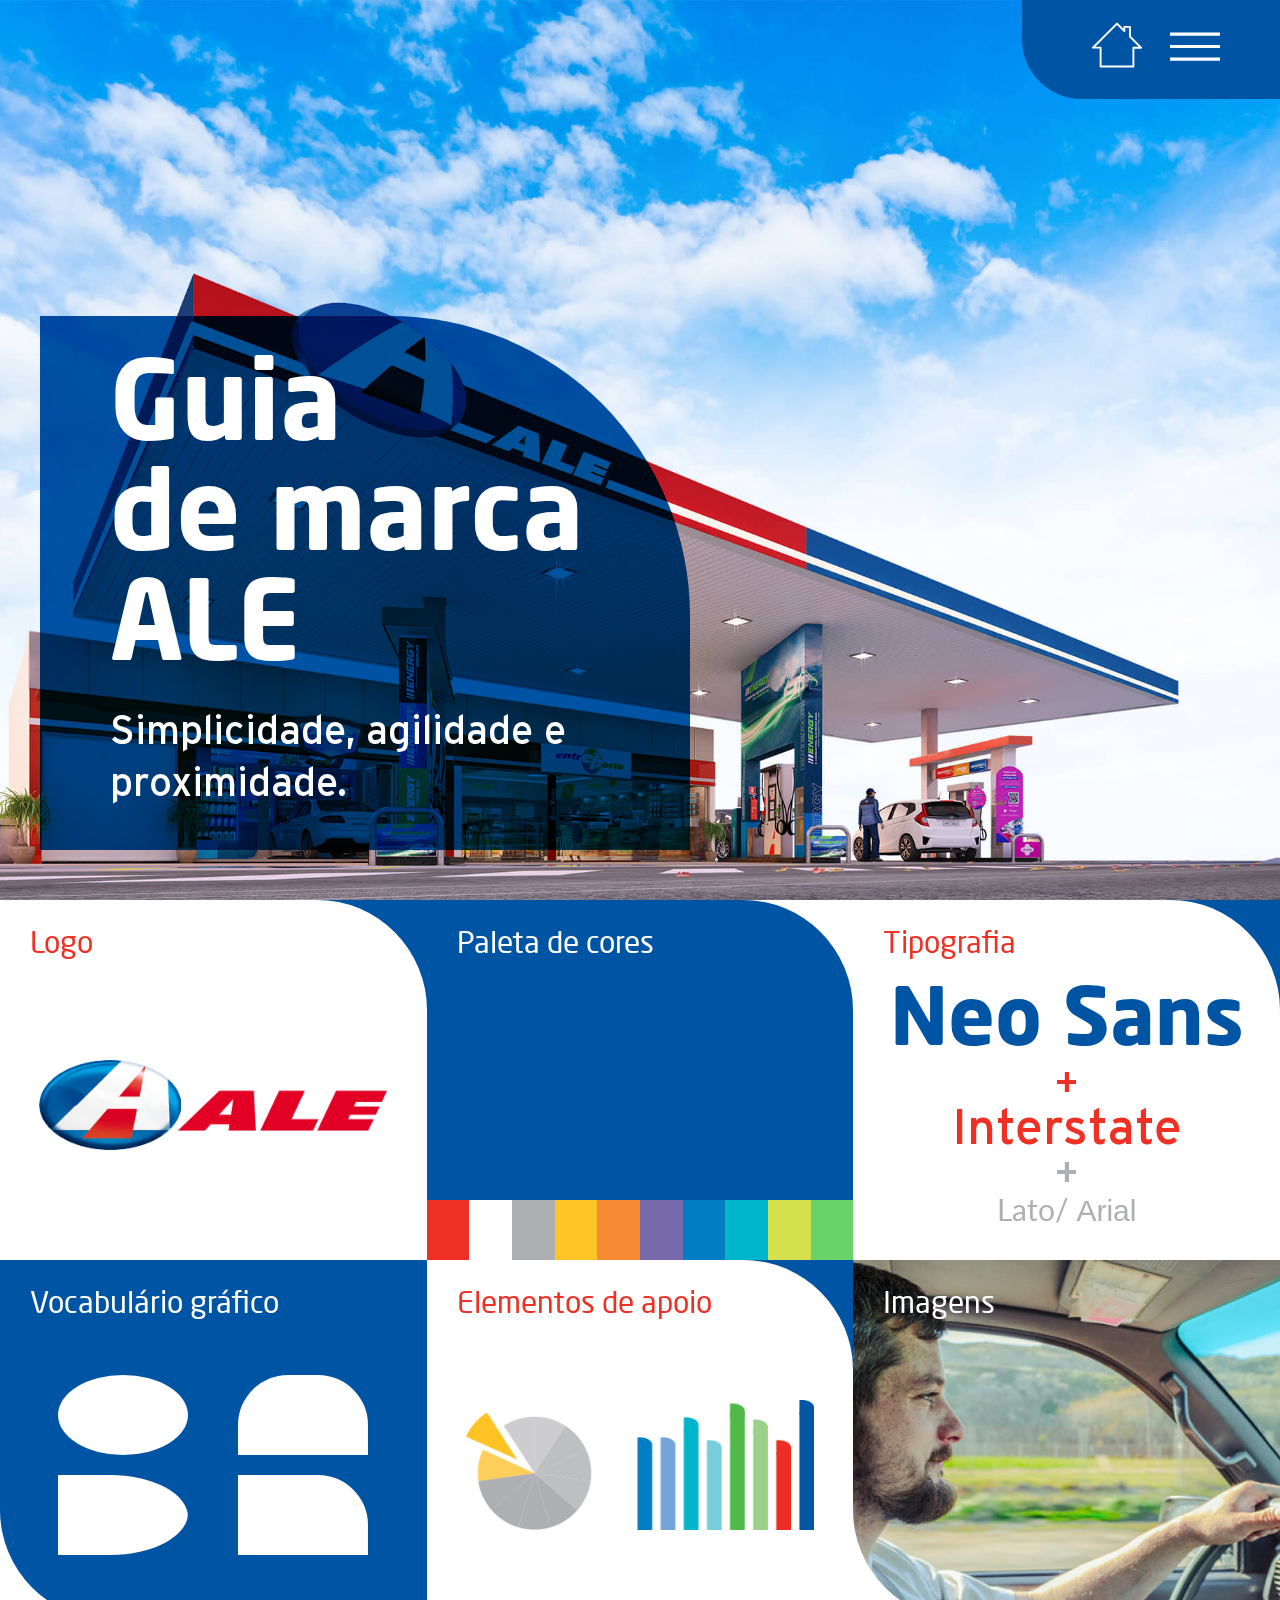
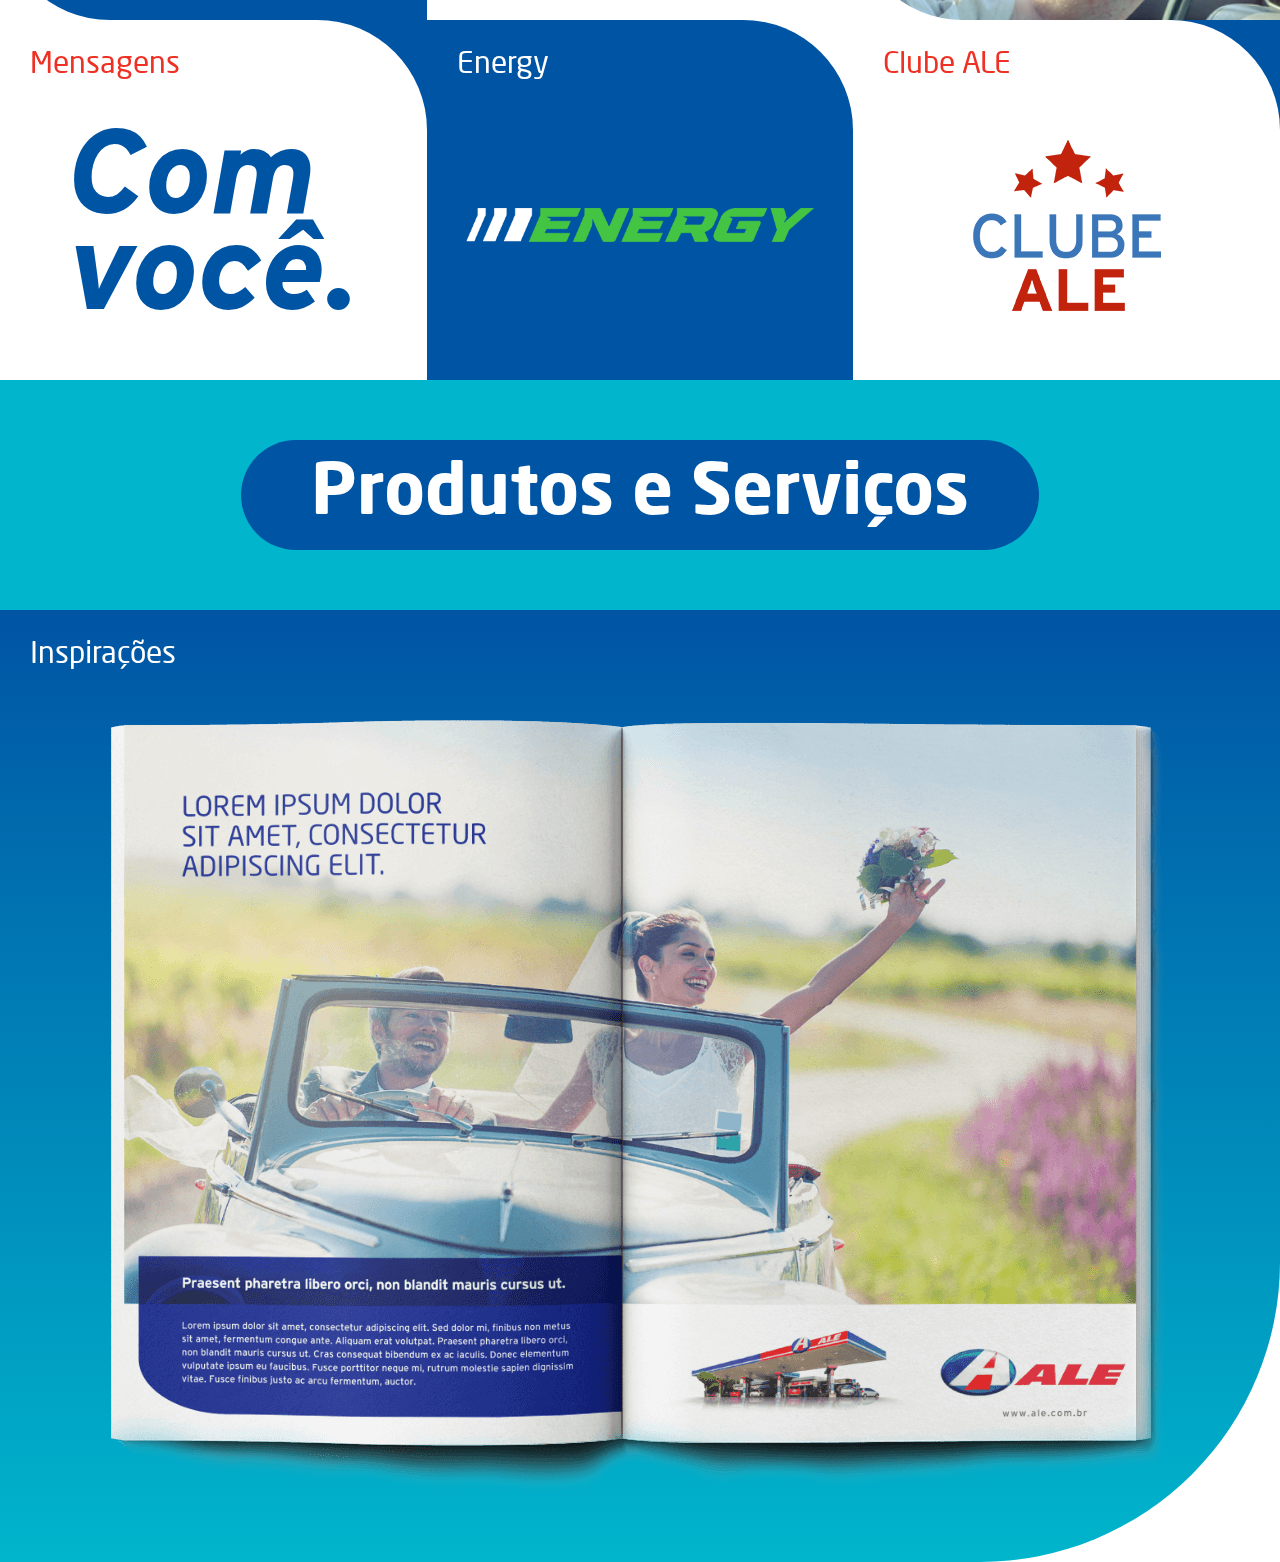
==== commit 928c816b: "feat: adicionado menu" ====
--- a/index.html
+++ b/index.html
@@ -18,11 +18,30 @@
         <a href="index.html#main">
           <svg xmlns="http://www.w3.org/2000/svg" viewBox="0 0 424.098 424.098"><path d="M351.191 401.923H72.901a8.126 8.126 0 0 1-8.129-8.129V242.262l-56.664-.114a8.133 8.133 0 0 1-7.495-5.023 8.143 8.143 0 0 1 1.764-8.852L206.104 24.546c1.853-1.845 4.503-2.666 7.047-2.276a8.133 8.133 0 0 1 5.731 3.942l47.43 47.43V58.499a8.126 8.126 0 0 1 8.129-8.129h47.755a8.127 8.127 0 0 1 8.129 8.129v79.156l91.39 91.398a8.14 8.14 0 0 1 1.764 8.868 8.134 8.134 0 0 1-7.511 5.007h-.016l-56.64-.114v150.98a8.11 8.11 0 0 1-8.121 8.129zM81.03 385.666h262.033V234.67c0-2.162.854-4.235 2.39-5.755a8.13 8.13 0 0 1 5.739-2.374h.016l45.105.089-79.855-79.863a8.122 8.122 0 0 1-2.382-5.747V66.628h-31.498v26.645a8.13 8.13 0 0 1-5.015 7.511 8.104 8.104 0 0 1-8.86-1.764l-57.038-57.038-183.95 183.95 45.203.089a8.123 8.123 0 0 1 8.112 8.129v151.516z"/></svg>
         </a>
-        <a href="">
+        <a onclick="toggleModalVisibility()">
           <svg xmlns="http://www.w3.org/2000/svg" viewBox="0 0 16 16"><path d="M16 5H0V4h16v1zm0 8H0v-1h16v1zm0-4.008H0V8h16v.992z"/></svg>
         </a>
       </nav>
     </header>
+
+    <div id="menu" class="menu">
+      <button onclick="toggleModalVisibility()" type="button">
+        <svg xmlns="http://www.w3.org/2000/svg"  viewBox="0 0 24 24" width="48px" height="48px"><path d="M 4.9902344 3.9902344 A 1.0001 1.0001 0 0 0 4.2929688 5.7070312 L 10.585938 12 L 4.2929688 18.292969 A 1.0001 1.0001 0 1 0 5.7070312 19.707031 L 12 13.414062 L 18.292969 19.707031 A 1.0001 1.0001 0 1 0 19.707031 18.292969 L 13.414062 12 L 19.707031 5.7070312 A 1.0001 1.0001 0 0 0 18.980469 3.9902344 A 1.0001 1.0001 0 0 0 18.292969 4.2929688 L 12 10.585938 L 5.7070312 4.2929688 A 1.0001 1.0001 0 0 0 4.9902344 3.9902344 z"/></svg>
+      </button>
+      
+      <nav>
+        <a href="logo.html">Logo</a>
+        <a href="colors.html">Paleta de cores<a href="typography.html">Tipografia</a>
+        <a href="vocabulary.html">Vocabulário gráfico</a>
+        <a href="support.html">Elementos de apoio</a>
+        <a href="images.html">Imagens</a>
+        <a href="tone-voice.html">Tom de voz</a>
+        <a href="energy.html">Energy</a>
+        <a href="clube-ale.html">Clube ALE</a>
+        <a href="services.html">Produtos e Serviços</a>
+        <a href="inspirations.html">Inspirações</a>
+      </nav>
+    </div>
 
     <main data-page="home">
       <section id="main" class="main">
@@ -79,29 +98,29 @@
           </div>
         </a>
 
-        <a href="" class="corner-top-blue">
+        <a href="support.html" class="corner-top-blue">
           <span>Elementos de apoio</span>
 
           <img src="assets/images/charts.png" alt="Elementos de apoio">
         </a>
 
-        <a href="" class="corner-bottom-white block-image">
+        <a href="images.html" class="corner-bottom-white block-image">
           <span>Imagens</span>
         </a>
 
-        <a href="" class="corner-top-blue">
+        <a href="tone-voice.html" class="corner-top-blue">
           <span>Mensagens</span>
           <div class="messages">
             Com<br>você.
           </div>
         </a>
 
-        <a href="" class="corner-top-white">
+        <a href="energy.html" class="corner-top-white">
           <span>Energy</span>
           <img src="assets/images/light-logo-energy.png" alt="">
         </a>
 
-        <a href="" class="corner-top-blue">
+        <a href="clube-ale.html" class="corner-top-blue">
           <span>Clube ALE</span>
           <img src="assets/images/logo-clube-ale.png" alt="">
         </a>
@@ -110,14 +129,18 @@
       <section id="services" class="services">
         <div>
           <div class="container">
-            <h2>Produtos e Serviços</h2>
+            <a href="services.html">
+              <h2>Produtos e Serviços</h2>
+            </a>
           </div>
         </div>
 
         <div>
           <div class="container">
             <span class="tag">Inspirações</span>
-            <img src="assets/images/book.png" alt="Inspirações">
+            <a href="inspirations.html">
+              <img src="assets/images/book.png" alt="Inspirações">
+            </a>
           </div>
         </div>
       </section>
--- a/css/style.css
+++ b/css/style.css
@@ -1,3 +1,4 @@
+@charset "UTF-8";
 /* http://meyerweb.com/eric/tools/css/reset/ 
    v2.0 | 20110126
    License: none (public domain)
@@ -91,6 +92,58 @@
   font-size: 30px;
   font-weight: 700;
 }
+.divider strong small {
+  font-size: 20px;
+  font-weight: 400;
+}
+
+.download {
+  padding: 30px 0;
+  background-color: #adafb2;
+}
+@media (max-width: 810px) {
+  .download nav {
+    display: flex;
+    flex-direction: column;
+  }
+}
+.download p {
+  color: #ffffff;
+  font-family: "Neo Sans Pro";
+  font-size: 30px;
+  font-weight: 700;
+  margin-bottom: 40px;
+}
+.download a {
+  text-decoration: none;
+  color: #0054a4;
+  font-family: "Neo Sans Pro";
+  font-size: 20px;
+}
+@media (max-width: 520px) {
+  .download a {
+    line-height: 2;
+  }
+}
+@media (max-width: 460px) {
+  .download a .noMobile {
+    display: none;
+  }
+}
+.download a:not(:last-of-type) {
+  margin-right: 40px;
+}
+.download a svg {
+  width: 40px;
+  height: 40px;
+  fill: #0054a4;
+  margin-left: 15px;
+}
+@media (max-width: 520px) {
+  .download a svg {
+    display: none;
+  }
+}
 
 @font-face {
   font-family: "Neo Sans Pro";
@@ -183,6 +236,76 @@
   font-style: italic;
   font-display: swap;
 }
+@font-face {
+  font-family: "Helvetica Neue LT Std";
+  src: url("../assets/fonts/helvetica/HelveticaNeueLTStd-Roman.woff2") format("woff2"), url("../assets/fonts/helvetica/HelveticaNeueLTStd-Roman.woff") format("woff");
+  font-weight: normal;
+  font-style: normal;
+  font-display: swap;
+}
+@font-face {
+  font-family: "Helvetica Neue LT Std";
+  src: url("../assets/fonts/helvetica/HelveticaNeueLTStd-Md.woff2") format("woff2"), url("../assets/fonts/helvetica/HelveticaNeueLTStd-Md.woff") format("woff");
+  font-weight: 500;
+  font-style: normal;
+  font-display: swap;
+}
+@font-face {
+  font-family: "Helvetica Neue LT Std";
+  src: url("../assets/fonts/helvetica/HelveticaNeueLTStd-Bd.woff2") format("woff2"), url("../assets/fonts/helvetica/HelveticaNeueLTStd-Bd.woff") format("woff");
+  font-weight: 700;
+  font-style: normal;
+  font-display: swap;
+}
+@font-face {
+  font-family: "Helvetica Neue LT Std";
+  src: url("../assets/fonts/helvetica/HelveticaNeueLTStd-Hv.woff2") format("woff2"), url("../assets/fonts/helvetica/HelveticaNeueLTStd-Hv.woff") format("woff");
+  font-weight: 800;
+  font-style: normal;
+  font-display: swap;
+}
+@font-face {
+  font-family: "Helvetica Neue LT Std";
+  src: url("../assets/fonts/helvetica/HelveticaNeueLTStd-Blk.woff2") format("woff2"), url("../assets/fonts/helvetica/HelveticaNeueLTStd-Blk.woff") format("woff");
+  font-weight: 900;
+  font-style: normal;
+  font-display: swap;
+}
+@font-face {
+  font-family: "Helvetica Neue LT Std Extended";
+  src: url("../assets/fonts/helvetica/HelveticaNeueLTStd-Ex.woff2") format("woff2"), url("../assets/fonts/helvetica/HelveticaNeueLTStd-Ex.woff") format("woff");
+  font-weight: normal;
+  font-style: normal;
+  font-display: swap;
+}
+@font-face {
+  font-family: "Helvetica Neue LT Std Extended";
+  src: url("../assets/fonts/helvetica/HelveticaNeueLTStd-MdEx.woff2") format("woff2"), url("../assets/fonts/helvetica/HelveticaNeueLTStd-MdEx.woff") format("woff");
+  font-weight: 500;
+  font-style: normal;
+  font-display: swap;
+}
+@font-face {
+  font-family: "Helvetica Neue LT Std Extended";
+  src: url("../assets/fonts/helvetica/HelveticaNeueLTStd-BdEx.woff2") format("woff2"), url("../assets/fonts/helvetica/HelveticaNeueLTStd-BdEx.woff") format("woff");
+  font-weight: 700;
+  font-style: normal;
+  font-display: swap;
+}
+@font-face {
+  font-family: "Helvetica Neue LT Std Extended";
+  src: url("../assets/fonts/helvetica/HelveticaNeueLTStd-HvEx.woff2") format("woff2"), url("../assets/fonts/helvetica/HelveticaNeueLTStd-HvEx.woff") format("woff");
+  font-weight: 800;
+  font-style: normal;
+  font-display: swap;
+}
+@font-face {
+  font-family: "Helvetica Neue LT Std Extended";
+  src: url("../assets/fonts/helvetica/HelveticaNeueLTStd-BlkEx.woff2") format("woff2"), url("../assets/fonts/helvetica/HelveticaNeueLTStd-BlkEx.woff") format("woff");
+  font-weight: 900;
+  font-style: normal;
+  font-display: swap;
+}
 .main-navigation {
   top: 0;
   left: 0;
@@ -192,39 +315,85 @@
   display: flex;
   justify-content: flex-end;
 }
-.main-navigation nav {
+.main-navigation > nav {
   background-color: #0054a4;
   padding: 20px 60px 26px 70px;
   border-bottom-left-radius: 60px;
 }
 @media (max-width: 600px) {
-  .main-navigation nav {
+  .main-navigation > nav {
     padding: 10px 30px 13px 35px;
     border-bottom-left-radius: 30px;
   }
 }
-.main-navigation a {
+.main-navigation > nav a {
   display: inline-block;
   text-decoration: none;
-}
-.main-navigation a:last-of-type {
+  cursor: pointer;
+}
+.main-navigation > nav a:last-of-type {
   margin-left: 24px;
 }
 @media (max-width: 600px) {
-  .main-navigation a:last-of-type {
+  .main-navigation > nav a:last-of-type {
     margin-left: 12px;
   }
 }
-.main-navigation svg {
+.main-navigation > nav svg {
   width: 50px;
   height: 50px;
   fill: #ffffff;
 }
 @media (max-width: 600px) {
-  .main-navigation svg {
+  .main-navigation > nav svg {
     width: 25px;
     height: 25px;
   }
+}
+
+.menu {
+  height: 100vh;
+  width: 300px;
+  top: 0;
+  right: -300px;
+  bottom: 0;
+  position: fixed;
+  background-color: #0054a4;
+  z-index: 100;
+  display: flex;
+  flex-direction: column;
+  transition: all ease-in-out 0.3s;
+}
+.menu.open {
+  right: 0;
+}
+.menu button {
+  background: none;
+  border: none;
+  margin: 20px 0 40px;
+  cursor: pointer;
+}
+.menu button svg {
+  fill: #ffffff;
+}
+.menu > nav {
+  width: 100%;
+  display: flex;
+  flex-direction: column;
+  justify-content: center;
+  align-items: center;
+}
+.menu > nav a {
+  width: 100%;
+  padding: 10px 20px;
+  color: #ffffff;
+  font-size: 20px;
+  font-family: "Neo Sans Pro";
+  text-decoration: none;
+  transition: all ease-in-out 0.3s;
+}
+.menu > nav a:hover {
+  background-color: rgba(255, 255, 255, 0.2);
 }
 
 [data-page=home] .main {
@@ -409,7 +578,7 @@
   background-color: #d5e04e;
 }
 [data-page=home] .all-pages .full-pallete > div:nth-child(10) {
-  background-color: #54b948;
+  background-color: #67d369;
 }
 [data-page=home] .all-pages .all-fonts {
   display: flex;
@@ -622,12 +791,10 @@
   font-family: "Neo Sans Pro";
   color: #ffffff;
 }
-[data-page=home] .services > div img {
-  max-width: 100%;
-}
 
 [data-page=logo] .main {
   display: flex;
+  min-height: calc(100vh - 35px);
 }
 [data-page=logo] .main .container {
   display: flex;
@@ -903,53 +1070,6 @@
     max-width: 100%;
   }
 }
-[data-page=logo] .download {
-  padding: 30px 0;
-  background-color: #adafb2;
-}
-@media (max-width: 810px) {
-  [data-page=logo] .download nav {
-    display: flex;
-    flex-direction: column;
-  }
-}
-[data-page=logo] .download p {
-  color: #ffffff;
-  font-family: "Neo Sans Pro";
-  font-size: 30px;
-  font-weight: 700;
-  margin-bottom: 40px;
-}
-[data-page=logo] .download a {
-  text-decoration: none;
-  color: #0054a4;
-  font-family: "Neo Sans Pro";
-  font-size: 20px;
-}
-@media (max-width: 520px) {
-  [data-page=logo] .download a {
-    line-height: 2;
-  }
-}
-@media (max-width: 460px) {
-  [data-page=logo] .download a .noMobile {
-    display: none;
-  }
-}
-[data-page=logo] .download a:not(:last-of-type) {
-  margin-right: 40px;
-}
-[data-page=logo] .download a svg {
-  width: 40px;
-  height: 40px;
-  fill: #0054a4;
-  margin-left: 15px;
-}
-@media (max-width: 520px) {
-  [data-page=logo] .download a svg {
-    display: none;
-  }
-}
 [data-page=logo] .not-todo {
   padding: 40px 0;
 }
@@ -988,7 +1108,7 @@
     min-height: 250px;
   }
 }
-@media (max-width: 800px) {
+@media (max-width: 420px) {
   [data-page=logo] .not-todo .list > div {
     width: 100%;
     min-height: 250px;
@@ -1096,7 +1216,7 @@
   background-color: #d5e04e;
 }
 [data-page=colors] .all-colors > div:nth-child(10) {
-  background-color: #54b948;
+  background-color: #67d369;
 }
 [data-page=colors] .all-colors .info {
   font-size: 18px;
@@ -1302,7 +1422,7 @@
   background-color: #d5e04e;
 }
 [data-page=colors] .list-combinations .auxiliar-colors .green {
-  background-color: #54b948;
+  background-color: #67d369;
 }
 [data-page=colors] .list-selections {
   padding: 40px;
@@ -1676,6 +1796,21 @@
   width: 100%;
   position: relative;
 }
+[data-page=vocabulary] .main .container .elements {
+  width: 100%;
+  display: flex;
+  flex-wrap: wrap;
+  justify-content: space-evenly;
+}
+[data-page=vocabulary] .main .container .elements > img {
+  max-width: 200px;
+  margin: 20px 0;
+}
+@media (max-width: 500px) {
+  [data-page=vocabulary] .main .container .elements > img {
+    max-width: 120px;
+  }
+}
 [data-page=vocabulary] .main .container > span {
   left: 40px;
   bottom: 40px;
@@ -1685,6 +1820,12 @@
   font-family: "Neo Sans Pro";
   line-height: 1.3;
 }
+@media (max-width: 500px) {
+  [data-page=vocabulary] .main .container > span {
+    font-size: 20px;
+    padding-right: 60px;
+  }
+}
 [data-page=vocabulary] .main-title {
   position: relative;
   color: #ffffff;
@@ -1692,5 +1833,1762 @@
   flex-direction: column;
   text-align: center;
 }
+[data-page=vocabulary] .vocabulary_chart {
+  padding: 40px 0;
+}
+[data-page=vocabulary] .vocabulary_chart .container {
+  display: flex;
+  flex-wrap: wrap;
+  flex-direction: column;
+}
+[data-page=vocabulary] .vocabulary_chart .container > div {
+  display: flex;
+  align-items: center;
+  justify-content: center;
+  flex-grow: 1;
+}
+@media (max-width: 600px) {
+  [data-page=vocabulary] .vocabulary_chart .container > div {
+    flex-direction: column;
+  }
+  [data-page=vocabulary] .vocabulary_chart .container > div:nth-child(1) img {
+    max-width: 50%;
+  }
+}
+[data-page=vocabulary] .vocabulary_chart .container > div:nth-child(2) img {
+  max-width: 50%;
+}
+@media (max-width: 600px) {
+  [data-page=vocabulary] .vocabulary_chart .container > div:nth-child(2) img {
+    margin-top: 40px;
+    max-width: 100%;
+  }
+}
+[data-page=vocabulary] .shapes-vision {
+  display: flex;
+  color: #ffffff;
+  line-height: 1.3;
+  font-family: "Neo Sans Pro";
+}
+@media (max-width: 800px) {
+  [data-page=vocabulary] .shapes-vision {
+    flex-wrap: wrap;
+  }
+}
+[data-page=vocabulary] .shapes-vision > div {
+  width: 50%;
+  padding: 40px;
+  position: relative;
+  overflow: hidden;
+}
+@media (max-width: 800px) {
+  [data-page=vocabulary] .shapes-vision > div {
+    width: 100%;
+  }
+}
+[data-page=vocabulary] .shapes-vision > div::before {
+  content: "";
+  width: 160px;
+  height: 150px;
+  top: 0;
+  right: 0;
+  position: absolute;
+  pointer-events: none;
+  border-radius: 20px 110px 0 0;
+  box-shadow: #ffffff 50px -40px 0;
+  z-index: 0;
+}
+[data-page=vocabulary] .shapes-vision .shapes {
+  background-color: #0054a4;
+}
+[data-page=vocabulary] .shapes-vision .vision {
+  background-color: #ee3124;
+}
+[data-page=vocabulary] .shapes-vision .title {
+  margin-bottom: 20px;
+  display: flex;
+  flex-direction: column;
+}
+[data-page=vocabulary] .shapes-vision .title span {
+  font-size: 20px;
+}
+[data-page=vocabulary] .shapes-vision .title strong {
+  font-size: 30px;
+  font-weight: 700;
+}
+[data-page=vocabulary] .shapes-vision p {
+  font-size: 20px;
+}
+[data-page=vocabulary] .shapes-vision p:not(:last-child) {
+  margin-bottom: 20px;
+}
+[data-page=vocabulary] .shapes-vision img {
+  margin-top: 40px;
+}
+[data-page=vocabulary] .examples .container img {
+  max-width: 33%;
+}
+[data-page=vocabulary] .examples-vocabulary .container img {
+  max-width: 49%;
+}
+[data-page=vocabulary] .examples,
+[data-page=vocabulary] .examples-vocabulary {
+  padding: 0 0 40px;
+}
+[data-page=vocabulary] .examples .container,
+[data-page=vocabulary] .examples-vocabulary .container {
+  display: flex;
+  justify-content: space-between;
+}
+@media (max-width: 800px) {
+  [data-page=vocabulary] .examples .container,
+  [data-page=vocabulary] .examples-vocabulary .container {
+    flex-wrap: wrap;
+    justify-content: center;
+  }
+  [data-page=vocabulary] .examples .container img,
+  [data-page=vocabulary] .examples-vocabulary .container img {
+    max-width: 100%;
+  }
+}
+
+[data-page=images] .main {
+  display: flex;
+  min-height: 100vh;
+  position: relative;
+  overflow: hidden;
+  background-size: cover;
+  background-position: center left;
+  background-image: url(../assets/images/bg-top-images.jpg);
+}
+[data-page=images] .main::before {
+  content: "";
+  width: 300px;
+  height: 300px;
+  bottom: 0px;
+  right: 0px;
+  position: absolute;
+  pointer-events: none;
+  border-radius: 100px 300px 0 0;
+  box-shadow: #0054a4 80px -40px 0 20px;
+  z-index: 0;
+  transform: rotate(90deg);
+}
+[data-page=images] .main .container {
+  display: flex;
+  align-items: center;
+  justify-content: center;
+  min-height: inherit;
+  width: 100%;
+  position: relative;
+}
+[data-page=images] .main .container > span {
+  left: 40px;
+  bottom: 40px;
+  position: absolute;
+  color: #ffffff;
+  font-size: 30px;
+  font-family: "Neo Sans Pro";
+  line-height: 1.3;
+}
+@media (max-width: 500px) {
+  [data-page=images] .main .container > span {
+    font-size: 20px;
+    padding-right: 60px;
+  }
+}
+[data-page=images] .content {
+  padding: 0 0 40px;
+}
+[data-page=images] .image-text {
+  display: flex;
+}
+@media (max-width: 900px) {
+  [data-page=images] .image-text {
+    flex-direction: column;
+  }
+}
+[data-page=images] .image-text.reverse {
+  flex-direction: row-reverse;
+}
+@media (max-width: 900px) {
+  [data-page=images] .image-text.reverse {
+    flex-direction: column;
+  }
+}
+[data-page=images] .image-text.reverse > div:nth-child(1)::before {
+  left: -5px;
+  top: 5px;
+  bottom: unset;
+  transform: rotate(-90deg);
+}
+[data-page=images] .image-text > div {
+  width: 50%;
+  position: relative;
+  overflow: hidden;
+}
+@media (max-width: 900px) {
+  [data-page=images] .image-text > div {
+    width: 100%;
+  }
+}
+[data-page=images] .image-text > div:nth-child(1)::before {
+  content: "";
+  width: 160px;
+  height: 150px;
+  right: -5px;
+  bottom: 8px;
+  position: absolute;
+  pointer-events: none;
+  border-radius: 20px 110px 0 0;
+  box-shadow: #ffffff 50px -40px 0;
+  transform: rotate(90deg);
+  z-index: 1;
+}
+[data-page=images] .image-text > div:nth-child(2) {
+  padding: 10vw;
+  font-size: 20px;
+  line-height: 1.3;
+  color: #007dc3;
+  font-family: "Neo Sans Pro";
+}
+[data-page=images] .image-text > div:nth-child(2) small {
+  font-size: 16px;
+}
+[data-page=images] .image-text > div strong {
+  font-weight: 700;
+}
+[data-page=images] .image-text > div p:not(:last-child) {
+  margin-bottom: 20px;
+}
+[data-page=images] .image-text > div img {
+  width: 100%;
+  height: 100%;
+  object-fit: cover;
+  object-position: center;
+  position: absolute;
+}
+@media (max-width: 900px) {
+  [data-page=images] .image-text > div img {
+    position: relative;
+  }
+}
+[data-page=images] .image-dont-todo {
+  padding: 30px 40px;
+  display: flex;
+  flex-direction: column;
+  background-color: #adafb2;
+}
+[data-page=images] .image-dont-todo p {
+  color: #ffffff;
+  font-family: "Neo Sans Pro";
+  font-size: 30px;
+  margin-bottom: 40px;
+}
+[data-page=images] .image-dont-todo p strong {
+  font-weight: 700;
+  text-transform: uppercase;
+}
+[data-page=images] .image-dont-todo > div {
+  display: flex;
+  justify-content: space-between;
+}
+[data-page=images] .image-dont-todo > div img {
+  max-width: 20%;
+}
+[data-page=images] .half-images,
+[data-page=images] .group-images {
+  padding: 0 40px;
+  display: flex;
+  flex-wrap: wrap;
+  justify-content: space-between;
+}
+[data-page=images] .half-images img,
+[data-page=images] .group-images img {
+  max-width: calc(50% - 10px);
+  margin: 10px 0;
+}
+@media (max-width: 600px) {
+  [data-page=images] .half-images img,
+  [data-page=images] .group-images img {
+    max-width: 100%;
+  }
+}
+[data-page=images] .group-images img:nth-child(1) {
+  max-width: calc(60% - 10px);
+}
+[data-page=images] .group-images img:nth-child(2) {
+  max-width: calc(40% - 10px);
+}
+@media (max-width: 600px) {
+  [data-page=images] .group-images img:nth-child(1), [data-page=images] .group-images img:nth-child(2) {
+    max-width: 100%;
+  }
+}
+
+[data-page=tone-voice] .main {
+  display: flex;
+  min-height: 80vh;
+  padding: 0 40px;
+  align-items: center;
+  justify-content: center;
+  background-size: cover;
+  background-position: center left;
+  background-image: url(../assets/images/bg-top-tone.jpg);
+  position: relative;
+  overflow: hidden;
+}
+@media (max-width: 680px) {
+  [data-page=tone-voice] .main {
+    flex-direction: column-reverse;
+  }
+}
+[data-page=tone-voice] .main h1 {
+  color: #ffffff;
+  font-weight: 900;
+  font-size: 8vw;
+  font-family: "Lato";
+  text-transform: uppercase;
+  margin-right: 5vw;
+}
+@media (max-width: 680px) {
+  [data-page=tone-voice] .main h1 {
+    font-size: 12vw;
+    margin-right: unset;
+    margin-top: 10vw;
+  }
+}
+[data-page=tone-voice] .main img {
+  max-height: 20vw;
+}
+@media (max-width: 680px) {
+  [data-page=tone-voice] .main img {
+    max-height: 40vw;
+  }
+}
+[data-page=tone-voice] .main::before {
+  content: "";
+  width: 300px;
+  height: 300px;
+  bottom: 0px;
+  right: 0px;
+  position: absolute;
+  pointer-events: none;
+  border-radius: 100px 300px 0 0;
+  box-shadow: #ffffff 80px -40px 0 20px;
+  z-index: 0;
+  transform: rotate(90deg);
+}
+[data-page=tone-voice] .content {
+  padding-top: 80px;
+  line-height: 1.2;
+}
+[data-page=tone-voice] .content h2 {
+  font-size: 100px;
+  font-family: "Neo Sans Pro";
+  color: #0054a4;
+  font-weight: 700;
+  font-style: italic;
+  margin-bottom: 40px;
+}
+@media (max-width: 640px) {
+  [data-page=tone-voice] .content h2 {
+    font-size: 50px;
+  }
+}
+[data-page=tone-voice] .content .main-paragraph {
+  max-width: 70%;
+  font-size: 32px;
+  font-family: "Neo Sans Pro";
+  color: #0054a4;
+  margin-bottom: 40px;
+}
+@media (max-width: 640px) {
+  [data-page=tone-voice] .content .main-paragraph {
+    max-width: 100%;
+    font-size: 26px;
+  }
+}
+[data-page=tone-voice] .list > div {
+  display: flex;
+}
+@media (max-width: 640px) {
+  [data-page=tone-voice] .list > div {
+    flex-direction: column;
+  }
+}
+[data-page=tone-voice] .list > div > div {
+  padding: 20px 0 40px;
+  font-family: "Lato";
+  border-top: #0054a4 thin solid;
+}
+[data-page=tone-voice] .list > div > div:nth-child(1) {
+  width: 20%;
+  margin-right: 20px;
+  font-size: 26px;
+  font-weight: 900;
+  color: #0054a4;
+  text-transform: uppercase;
+}
+@media (max-width: 1024px) {
+  [data-page=tone-voice] .list > div > div:nth-child(1) {
+    font-size: 18px;
+  }
+}
+@media (max-width: 640px) {
+  [data-page=tone-voice] .list > div > div:nth-child(1) {
+    width: 100%;
+    margin-right: unset;
+    padding-bottom: 0;
+  }
+}
+[data-page=tone-voice] .list > div > div:nth-child(2) {
+  font-size: 36px;
+  width: calc(80% - 20px);
+  color: #007dc3;
+}
+@media (max-width: 1024px) {
+  [data-page=tone-voice] .list > div > div:nth-child(2) {
+    font-size: 28px;
+  }
+}
+@media (max-width: 640px) {
+  [data-page=tone-voice] .list > div > div:nth-child(2) {
+    width: 100%;
+    border-top: none;
+  }
+}
+[data-page=tone-voice] .concept {
+  display: flex;
+  margin-bottom: 80px;
+}
+@media (max-width: 780px) {
+  [data-page=tone-voice] .concept {
+    flex-direction: column;
+  }
+}
+[data-page=tone-voice] .concept > div {
+  padding: 40px;
+  color: #0054a4;
+  font-family: "Neo Sans Pro";
+  line-height: 1.3;
+}
+@media (max-width: 780px) {
+  [data-page=tone-voice] .concept > div {
+    padding-left: 0;
+    padding-right: 0;
+  }
+}
+[data-page=tone-voice] .concept > div:nth-child(1) {
+  width: 60%;
+}
+@media (max-width: 1000px) {
+  [data-page=tone-voice] .concept > div:nth-child(1) {
+    width: 50%;
+  }
+}
+@media (max-width: 780px) {
+  [data-page=tone-voice] .concept > div:nth-child(1) {
+    width: 100%;
+  }
+}
+[data-page=tone-voice] .concept > div:nth-child(2) {
+  width: 40%;
+  display: flex;
+  align-items: center;
+}
+@media (max-width: 1000px) {
+  [data-page=tone-voice] .concept > div:nth-child(2) {
+    width: 50%;
+  }
+}
+@media (max-width: 780px) {
+  [data-page=tone-voice] .concept > div:nth-child(2) {
+    width: 100%;
+  }
+}
+[data-page=tone-voice] .concept > div strong {
+  font-size: 46px;
+  font-weight: 700;
+  margin-bottom: 20px;
+  display: inline-block;
+}
+[data-page=tone-voice] .concept > div p {
+  font-size: 34px;
+  padding-right: 40px;
+}
+@media (max-width: 1280px) {
+  [data-page=tone-voice] .concept > div p {
+    font-size: 26px;
+  }
+}
+@media (max-width: 1000px) {
+  [data-page=tone-voice] .concept > div p {
+    padding-right: unset;
+  }
+}
+[data-page=tone-voice] .concept > div p:not(:last-child) {
+  margin-bottom: 20px;
+}
+
+[data-page=energy] .title,
+[data-page=energy] .subtitle {
+  line-height: 1.3;
+  color: #0054a4;
+  text-transform: uppercase;
+}
+[data-page=energy] .title {
+  font-size: 50px;
+  font-weight: 900;
+  font-family: "Helvetica Neue LT Std Extended";
+}
+@media (max-width: 600px) {
+  [data-page=energy] .title {
+    font-size: 32px;
+  }
+}
+@media (max-width: 400px) {
+  [data-page=energy] .title {
+    font-size: 26px;
+  }
+}
+[data-page=energy] .subtitle {
+  padding: 20px 0;
+  font-size: 30px;
+  font-weight: 500;
+  font-family: "Helvetica Neue LT Std";
+  border-top: #0054a4 thin solid;
+}
+@media (max-width: 480px) {
+  [data-page=energy] .subtitle {
+    font-size: 20px;
+  }
+}
+[data-page=energy] .logo-main, [data-page=energy] .logo-preferential {
+  padding: 5vw 3vw;
+  display: flex;
+  align-items: center;
+  justify-content: center;
+}
+[data-page=energy] .logo-main img, [data-page=energy] .logo-preferential img {
+  max-width: 800px;
+}
+@media (max-width: 1024px) {
+  [data-page=energy] .logo-main img, [data-page=energy] .logo-preferential img {
+    max-width: 80%;
+  }
+}
+[data-page=energy] .logo-main {
+  border: #0054a4 thin solid;
+  margin-bottom: 60px;
+}
+[data-page=energy] .logo-main ~ p {
+  margin-bottom: 60px;
+}
+[data-page=energy] .logo-preferential {
+  background-color: #0054a4;
+  margin-bottom: 60px;
+}
+[data-page=energy] .logo-options img, [data-page=energy] .logo-products img, [data-page=energy] .logo-products-bg img, [data-page=energy] .logo-mono img {
+  max-width: 50%;
+}
+@media (max-width: 600px) {
+  [data-page=energy] .logo-options img, [data-page=energy] .logo-products img, [data-page=energy] .logo-products-bg img, [data-page=energy] .logo-mono img {
+    max-width: 70%;
+  }
+}
+[data-page=energy] .logo-options > div, [data-page=energy] .logo-products > div, [data-page=energy] .logo-products-bg > div, [data-page=energy] .logo-mono > div {
+  display: flex;
+  align-items: center;
+  justify-content: center;
+  padding: 20px;
+}
+[data-page=energy] .logo-options > div:not(:last-child), [data-page=energy] .logo-products > div:not(:last-child), [data-page=energy] .logo-products-bg > div:not(:last-child), [data-page=energy] .logo-mono > div:not(:last-child) {
+  margin-bottom: 10px;
+}
+[data-page=energy] .logo-options > div:nth-child(2) {
+  border: #0054a4 thin solid;
+}
+[data-page=energy] .logo-options > div:nth-child(3) {
+  background-color: #0054a4;
+}
+[data-page=energy] .logo-options > div:nth-child(4) {
+  background-color: #67d369;
+}
+[data-page=energy] .logo-options > div:nth-child(5) {
+  background-color: #636466;
+}
+[data-page=energy] .logo-products > div {
+  padding: 40px 20px;
+  border: #0054a4 thin solid;
+}
+[data-page=energy] .logo-products-bg {
+  margin-bottom: 60px;
+}
+[data-page=energy] .logo-products-bg > div {
+  padding: 40px 20px;
+}
+[data-page=energy] .logo-products-bg > div:nth-child(1) {
+  background-color: #0054a4;
+}
+[data-page=energy] .logo-products-bg > div:nth-child(2) {
+  background-color: #636466;
+}
+[data-page=energy] .logo-products-bg > div:nth-child(3) {
+  background-color: #f68a33;
+}
+[data-page=energy] .logo-products-bg > div:nth-child(4) {
+  background-color: #ee3124;
+}
+[data-page=energy] .logo-mono {
+  display: flex;
+  flex-wrap: wrap;
+  margin-bottom: 80px;
+}
+[data-page=energy] .logo-mono img {
+  max-width: 75%;
+}
+[data-page=energy] .logo-mono > div {
+  padding: 4vw;
+  margin: 10px;
+  width: calc(50% - 20px);
+}
+@media (max-width: 640px) {
+  [data-page=energy] .logo-mono > div {
+    width: 100%;
+    margin: 0;
+  }
+}
+[data-page=energy] .logo-mono > div:nth-child(1) {
+  border: #0054a4 thin solid;
+}
+[data-page=energy] .logo-mono > div:nth-child(3), [data-page=energy] .logo-mono > div:nth-child(5) {
+  border: #000 thin solid;
+}
+[data-page=energy] .logo-mono > div:nth-child(2) {
+  background-color: #0054a4;
+}
+[data-page=energy] .logo-mono > div:nth-child(4), [data-page=energy] .logo-mono > div:nth-child(6) {
+  background-color: #000;
+}
+[data-page=energy] p {
+  color: #0054a4;
+  font-size: 20px;
+  line-height: 1.3;
+  font-family: "Neo Sans Pro";
+}
+[data-page=energy] .preferential {
+  display: flex;
+  border-top: #0054a4 thin solid;
+}
+@media (max-width: 600px) {
+  [data-page=energy] .preferential {
+    flex-direction: column;
+  }
+}
+[data-page=energy] .preferential span {
+  margin-bottom: 20px;
+  font-size: 20px;
+  font-family: "Neo Sans Pro";
+  color: #0054a4;
+  display: inline-block;
+}
+[data-page=energy] .preferential > div {
+  padding: 30px 0;
+}
+[data-page=energy] .preferential > div:nth-child(1) {
+  width: 55%;
+  padding-right: 40px;
+  border-right: #0054a4 thin solid;
+}
+@media (max-width: 600px) {
+  [data-page=energy] .preferential > div:nth-child(1) {
+    width: 100%;
+    border-right: none;
+    padding-right: 0;
+    padding-bottom: 0;
+  }
+}
+[data-page=energy] .preferential > div:nth-child(2) {
+  width: 45%;
+  padding-left: 40px;
+  display: flex;
+  flex-direction: column;
+}
+@media (max-width: 600px) {
+  [data-page=energy] .preferential > div:nth-child(2) {
+    width: 100%;
+    padding-left: 0;
+  }
+}
+[data-page=energy] .preferential > div:nth-child(2) > div {
+  display: flex;
+  flex-grow: 1;
+  align-items: center;
+  justify-content: center;
+}
+[data-page=energy] .preferential > div:nth-child(2) > div img {
+  max-width: 90%;
+}
+@media (max-width: 600px) {
+  [data-page=energy] .preferential > div:nth-child(2) > div img {
+    max-width: 80%;
+    margin: 40px auto;
+  }
+}
+[data-page=energy] .properties {
+  display: flex;
+  flex-wrap: wrap;
+  margin-bottom: 40px;
+}
+[data-page=energy] .properties > div {
+  padding: 20px;
+  display: flex;
+}
+@media (max-width: 480px) {
+  [data-page=energy] .properties > div {
+    flex-direction: column;
+  }
+}
+[data-page=energy] .properties > div:nth-child(odd) {
+  width: 45%;
+}
+@media (max-width: 720px) {
+  [data-page=energy] .properties > div:nth-child(odd) {
+    width: 100%;
+  }
+}
+[data-page=energy] .properties > div:nth-child(even) {
+  width: 55%;
+}
+@media (max-width: 720px) {
+  [data-page=energy] .properties > div:nth-child(even) {
+    width: 100%;
+  }
+}
+[data-page=energy] .properties > div > div {
+  display: flex;
+  width: 50%;
+  align-items: center;
+  padding-right: 20px;
+}
+@media (max-width: 480px) {
+  [data-page=energy] .properties > div > div {
+    width: 100%;
+    padding-right: 0;
+    justify-content: center;
+  }
+  [data-page=energy] .properties > div > div img {
+    max-width: 80%;
+  }
+}
+[data-page=energy] .properties > div .color-details {
+  flex-direction: column;
+  padding-right: 0;
+}
+@media (max-width: 480px) {
+  [data-page=energy] .properties > div .color-details {
+    margin-top: 20px;
+  }
+}
+[data-page=energy] .properties > div .color-details > div {
+  width: 100%;
+}
+[data-page=energy] .properties > div .color-details .item {
+  display: flex;
+  align-items: center;
+}
+[data-page=energy] .properties > div .color-details .item:not(:last-child) {
+  margin-bottom: 10px;
+}
+[data-page=energy] .properties > div .color-details .item div, [data-page=energy] .properties > div .color-details .item p {
+  width: 50%;
+}
+[data-page=energy] .properties > div .color-details .item div {
+  height: 50px;
+  max-width: 180px;
+}
+@media (max-width: 1024px) {
+  [data-page=energy] .properties > div .color-details .item div {
+    max-width: 50px;
+  }
+}
+[data-page=energy] .properties > div .color-details .item p {
+  font-size: 10px;
+  font-weight: 500;
+  display: inline-block;
+  padding-left: 10px;
+  flex-grow: 1;
+}
+[data-page=energy] .properties > div .color-details .item.dark-blue div {
+  background-color: #0054a4;
+}
+[data-page=energy] .properties > div .color-details .item.dark-blue p {
+  color: #0054a4;
+}
+[data-page=energy] .properties > div .color-details .item.green div {
+  background-color: #67d369;
+}
+[data-page=energy] .properties > div .color-details .item.green p {
+  color: #67d369;
+}
+[data-page=energy] .properties > div .color-details .item.light-blue div {
+  background-color: #00b5cc;
+}
+[data-page=energy] .properties > div .color-details .item.light-blue p {
+  color: #00b5cc;
+}
+[data-page=energy] .properties > div .color-details .item.red div {
+  background-color: #ee3124;
+}
+[data-page=energy] .properties > div .color-details .item.red p {
+  color: #ee3124;
+}
+[data-page=energy] .properties > div .color-details .item.energy-gray div {
+  background-color: #636466;
+}
+[data-page=energy] .properties > div .color-details .item.energy-gray p {
+  color: #636466;
+}
+[data-page=energy] .properties > div .color-details .item.orange div {
+  background-color: #f68a33;
+}
+[data-page=energy] .properties > div .color-details .item.orange p {
+  color: #f68a33;
+}
+[data-page=energy] .properties > div .color-details .item.light-orange div {
+  background-color: #ffc425;
+}
+[data-page=energy] .properties > div .color-details .item.light-orange p {
+  color: #ffc425;
+}
+[data-page=energy] .logo-protection {
+  display: flex;
+  align-items: center;
+  flex-direction: column;
+}
+[data-page=energy] .logo-protection img {
+  max-width: 80%;
+  margin: 80px 0;
+}
+@media (max-width: 600px) {
+  [data-page=energy] .logo-protection img {
+    max-width: 100%;
+  }
+}
+[data-page=energy] .logo-protection p {
+  margin-bottom: 80px;
+  padding-right: 80px;
+}
+@media (max-width: 600px) {
+  [data-page=energy] .logo-protection p {
+    padding-right: 0;
+  }
+}
+[data-page=energy] .reduction {
+  padding: 80px 0;
+}
+[data-page=energy] .reduction div {
+  display: flex;
+  justify-content: space-between;
+  margin-bottom: 80px;
+}
+@media (max-width: 600px) {
+  [data-page=energy] .reduction div {
+    flex-direction: column;
+    align-items: center;
+    margin-bottom: 0;
+  }
+}
+[data-page=energy] .reduction div img {
+  max-width: 30%;
+}
+@media (max-width: 600px) {
+  [data-page=energy] .reduction div img {
+    margin-bottom: 40px;
+  }
+  [data-page=energy] .reduction div img:nth-child(1) {
+    max-width: 100%;
+  }
+  [data-page=energy] .reduction div img:nth-child(2) {
+    max-width: 80%;
+  }
+  [data-page=energy] .reduction div img:nth-child(3) {
+    max-width: 60%;
+  }
+}
+[data-page=energy] .reduction p {
+  max-width: 50%;
+}
+@media (max-width: 600px) {
+  [data-page=energy] .reduction p {
+    max-width: 100%;
+  }
+}
+[data-page=energy] .incorrect {
+  display: flex;
+  flex-wrap: wrap;
+  justify-content: space-between;
+  margin-bottom: 80´x;
+}
+[data-page=energy] .incorrect > div {
+  width: 33%;
+  margin: 10px 0;
+  display: flex;
+  flex-direction: column;
+  align-items: center;
+}
+@media (max-width: 640px) {
+  [data-page=energy] .incorrect > div {
+    width: 100%;
+  }
+}
+[data-page=energy] .incorrect span {
+  margin-top: 10px;
+  color: #0054a4;
+  font-family: "Neo Sans Pro";
+  font-size: 14px;
+}
+[data-page=energy] .incorrect ~ p {
+  margin-top: 20px;
+}
+[data-page=energy] .typography {
+  display: flex;
+}
+@media (max-width: 640px) {
+  [data-page=energy] .typography {
+    flex-direction: column;
+  }
+}
+[data-page=energy] .typography > div {
+  width: 50%;
+  display: flex;
+  flex-direction: column;
+  justify-content: center;
+  margin-bottom: 40px;
+}
+@media (max-width: 640px) {
+  [data-page=energy] .typography > div {
+    width: 100%;
+  }
+}
+[data-page=energy] .typography > div span {
+  color: #0054a4;
+  font-size: 1.6vw;
+  line-height: 1.3;
+}
+@media (max-width: 640px) {
+  [data-page=energy] .typography > div span {
+    font-size: 2.6vw;
+  }
+}
+[data-page=energy] .typography > div span:nth-child(1), [data-page=energy] .typography > div span:nth-child(2), [data-page=energy] .typography > div span:nth-child(3), [data-page=energy] .typography > div span:nth-child(4), [data-page=energy] .typography > div span:nth-child(5), [data-page=energy] .typography > div span:nth-child(6) {
+  font-family: "Helvetica Neue LT Std";
+}
+[data-page=energy] .typography > div span:nth-child(7), [data-page=energy] .typography > div span:nth-child(8), [data-page=energy] .typography > div span:nth-child(9), [data-page=energy] .typography > div span:nth-child(10), [data-page=energy] .typography > div span:nth-child(11) {
+  font-family: "Helvetica Neue LT Std Extended";
+}
+[data-page=energy] .typography > div span:nth-child(1) {
+  font-size: 4vw;
+  margin-bottom: 20px;
+}
+[data-page=energy] .typography > div span:nth-child(6) {
+  margin-bottom: 20px;
+}
+[data-page=energy] .typography > div span:nth-child(1) {
+  font-weight: 800;
+}
+[data-page=energy] .typography > div span:nth-child(2), [data-page=energy] .typography > div span:nth-child(7) {
+  font-weight: 400;
+}
+[data-page=energy] .typography > div span:nth-child(3), [data-page=energy] .typography > div span:nth-child(8) {
+  font-weight: 500;
+}
+[data-page=energy] .typography > div span:nth-child(4), [data-page=energy] .typography > div span:nth-child(9) {
+  font-weight: 700;
+}
+[data-page=energy] .typography > div span:nth-child(5), [data-page=energy] .typography > div span:nth-child(10) {
+  font-weight: 800;
+}
+[data-page=energy] .typography > div span:nth-child(6), [data-page=energy] .typography > div span:nth-child(11) {
+  font-weight: 900;
+}
+[data-page=energy] .typography > div:nth-child(2) {
+  text-align: right;
+}
+@media (max-width: 640px) {
+  [data-page=energy] .typography > div:nth-child(2) {
+    text-align: center;
+  }
+}
+[data-page=energy] .typography > div:nth-child(2) span {
+  font-size: 7vw;
+  margin-bottom: 0 !important;
+  text-shadow: #d5e04e -0.5vw -0.5vw;
+}
+[data-page=energy] .typography ~ p {
+  font-size: 24px;
+}
+[data-page=energy] .typography ~ p strong {
+  font-weight: 700;
+  font-family: "Helvetica Neue LT Std";
+}
+
+[data-page=clube] .main {
+  display: flex;
+  min-height: 100vh;
+  align-items: center;
+  justify-content: center;
+  width: 100%;
+  padding: 40px 0;
+}
+[data-page=clube] .main::before, [data-page=clube] .main::after {
+  content: "";
+  height: 30px;
+  bottom: 0;
+  position: absolute;
+}
+[data-page=clube] .main::before {
+  left: 0;
+  width: 65%;
+  background-color: #0054a4;
+}
+[data-page=clube] .main::after {
+  right: 0;
+  width: 35%;
+  background-color: #ee3124;
+}
+[data-page=clube] .main img {
+  max-width: 50vw;
+  max-height: 50vh;
+}
+[data-page=clube] .content {
+  padding: 0;
+}
+[data-page=clube] .logo-options, [data-page=clube] .logo-options-mono {
+  display: flex;
+  align-items: center;
+  justify-content: space-evenly;
+}
+@media (max-width: 680px) {
+  [data-page=clube] .logo-options, [data-page=clube] .logo-options-mono {
+    flex-direction: column;
+  }
+}
+[data-page=clube] .logo-options > div, [data-page=clube] .logo-options-mono > div {
+  display: flex;
+}
+[data-page=clube] .logo-options > div:nth-child(1), [data-page=clube] .logo-options-mono > div:nth-child(1) {
+  width: 35%;
+  padding: 20px;
+}
+@media (max-width: 680px) {
+  [data-page=clube] .logo-options > div:nth-child(1), [data-page=clube] .logo-options-mono > div:nth-child(1) {
+    width: 100%;
+  }
+}
+[data-page=clube] .logo-options > div:nth-child(1) div, [data-page=clube] .logo-options-mono > div:nth-child(1) div {
+  display: flex;
+  flex-direction: column;
+}
+[data-page=clube] .logo-options > div:nth-child(2), [data-page=clube] .logo-options-mono > div:nth-child(2) {
+  width: 65%;
+}
+[data-page=clube] .logo-options > div:nth-child(2) img, [data-page=clube] .logo-options-mono > div:nth-child(2) img {
+  max-height: 175px;
+}
+[data-page=clube] .logo-options {
+  min-height: calc(100vh - 35px);
+}
+[data-page=clube] .logo-options > div {
+  min-height: inherit;
+  flex-direction: column;
+}
+[data-page=clube] .logo-options > div:nth-child(1) {
+  text-align: center;
+  align-items: center;
+  justify-content: space-evenly;
+}
+[data-page=clube] .logo-options > div:nth-child(1) img {
+  max-height: 240px;
+}
+[data-page=clube] .logo-options > div:nth-child(1) span {
+  text-align: left;
+  text-transform: uppercase;
+  font-family: "Neo Sans Pro";
+  line-height: 1.3;
+  color: #ffffff;
+  padding: 10px;
+  padding-left: 110px;
+}
+[data-page=clube] .logo-options > div:nth-child(1) span:nth-child(1) {
+  background-color: #ee3124;
+}
+[data-page=clube] .logo-options > div:nth-child(1) span:nth-child(2) {
+  margin-top: 10px;
+  background-color: #007dc3;
+}
+@media (max-width: 680px) {
+  [data-page=clube] .logo-options > div:nth-child(2) {
+    flex-grow: unset;
+    width: 100%;
+  }
+}
+[data-page=clube] .logo-options > div:nth-child(2) div {
+  flex-grow: 1;
+  position: relative;
+  display: flex;
+  align-items: center;
+  justify-content: center;
+  padding: 40px 0;
+}
+[data-page=clube] .logo-options > div:nth-child(2) div:nth-child(1) {
+  background-color: #ffffff;
+}
+@media (max-width: 680px) {
+  [data-page=clube] .logo-options > div:nth-child(2) div:nth-child(1) {
+    padding-top: 50px;
+  }
+}
+[data-page=clube] .logo-options > div:nth-child(2) div:nth-child(2) {
+  background-color: #ffc425;
+}
+[data-page=clube] .logo-options > div:nth-child(2) div:nth-child(3) {
+  background-color: #0054a4;
+}
+[data-page=clube] .logo-options > div:nth-child(2) span {
+  top: 30px;
+  left: 30px;
+  position: absolute;
+  color: #0054a4;
+  font-family: "Neo Sans Pro";
+  font-size: 20px;
+}
+[data-page=clube] .logo-options-mono > div:nth-child(1) {
+  color: #0054a4;
+  font-family: "Neo Sans Pro";
+  line-height: 1.3;
+  font-size: 20px;
+}
+[data-page=clube] .logo-options-mono > div:nth-child(2) {
+  display: flex;
+}
+@media (max-width: 680px) {
+  [data-page=clube] .logo-options-mono > div:nth-child(2) {
+    width: 100%;
+    flex-direction: column;
+  }
+}
+[data-page=clube] .logo-options-mono > div:nth-child(2) > div {
+  width: 50%;
+  display: flex;
+  flex-wrap: wrap;
+  text-align: center;
+}
+@media (max-width: 680px) {
+  [data-page=clube] .logo-options-mono > div:nth-child(2) > div {
+    width: 100%;
+  }
+}
+[data-page=clube] .logo-options-mono > div:nth-child(2) > div > div {
+  padding: 20px;
+}
+[data-page=clube] .logo-options-mono > div:nth-child(2) > div:nth-child(1) > div:nth-child(1), [data-page=clube] .logo-options-mono > div:nth-child(2) > div:nth-child(1) > div:nth-child(2) {
+  width: 50%;
+}
+@media (max-width: 680px) {
+  [data-page=clube] .logo-options-mono > div:nth-child(2) > div:nth-child(1) > div:nth-child(1), [data-page=clube] .logo-options-mono > div:nth-child(2) > div:nth-child(1) > div:nth-child(2) {
+    width: 100%;
+  }
+}
+[data-page=clube] .logo-options-mono > div:nth-child(2) > div:nth-child(1) > div:nth-child(1) {
+  background-color: #ee3124;
+}
+[data-page=clube] .logo-options-mono > div:nth-child(2) > div:nth-child(1) > div:nth-child(2) {
+  background-color: #0054a4;
+}
+[data-page=clube] .logo-options-mono > div:nth-child(2) > div:nth-child(1) > div:nth-child(3) {
+  width: 100%;
+  background-color: #211f20;
+}
+[data-page=clube] .logo-options-mono > div:nth-child(2) > div:nth-child(2) > div {
+  width: 50%;
+}
+@media (max-width: 680px) {
+  [data-page=clube] .logo-options-mono > div:nth-child(2) > div:nth-child(2) > div {
+    width: 100%;
+  }
+}
+[data-page=clube] .logo-options-mono > div:nth-child(2) > div:nth-child(2) > div:nth-child(1) {
+  background-color: #211f20;
+}
+[data-page=clube] .tips-margin {
+  display: flex;
+  padding: 40px 20px;
+  margin-top: 40px;
+  min-height: 100vh;
+  position: relative;
+}
+@media (max-width: 680px) {
+  [data-page=clube] .tips-margin {
+    min-height: unset;
+  }
+}
+[data-page=clube] .tips-margin::before, [data-page=clube] .tips-margin::after {
+  content: "";
+  height: 30px;
+  bottom: 0;
+  position: absolute;
+}
+[data-page=clube] .tips-margin::before {
+  left: 0;
+  width: 65%;
+  background-color: #0054a4;
+}
+[data-page=clube] .tips-margin::after {
+  right: 0;
+  width: 35%;
+  background-color: #ee3124;
+}
+@media (max-width: 780px) {
+  [data-page=clube] .tips-margin {
+    flex-direction: column;
+  }
+}
+[data-page=clube] .tips-margin > div {
+  width: 50%;
+  display: flex;
+  flex-direction: column;
+}
+@media (max-width: 780px) {
+  [data-page=clube] .tips-margin > div {
+    width: 100%;
+  }
+}
+[data-page=clube] .tips-margin > div:nth-child(1) img {
+  max-width: 50%;
+  margin: auto;
+}
+[data-page=clube] .tips-margin > div:nth-child(2) img {
+  margin-left: 5%;
+}
+@media (max-width: 780px) {
+  [data-page=clube] .tips-margin > div:nth-child(2) img {
+    margin-left: 0;
+  }
+}
+[data-page=clube] .tips-margin span {
+  display: block;
+  color: #0054a4;
+  font-size: 20px;
+  font-family: "Neo Sans Pro";
+  line-height: 1.3;
+  max-width: 230px;
+}
+@media (max-width: 780px) {
+  [data-page=clube] .tips-margin span {
+    max-width: 100%;
+    margin: 40px 0;
+  }
+}
+[data-page=clube] .tips-margin img {
+  margin-top: auto;
+  margin-bottom: auto;
+  max-width: 95%;
+}
+@media (max-width: 780px) {
+  [data-page=clube] .tips-margin img {
+    max-width: 100%;
+  }
+}
+[data-page=clube] .other-brands {
+  padding: 40px 20px;
+  display: flex;
+  flex-direction: column;
+  margin-bottom: 40px;
+}
+[data-page=clube] .other-brands strong {
+  font-family: "Neo Sans Pro";
+  color: #0054a4;
+  font-weight: 700;
+  font-size: 30px;
+  margin-bottom: 40px;
+}
+[data-page=clube] .other-brands > div {
+  display: flex;
+  justify-content: space-evenly;
+}
+@media (max-width: 800px) {
+  [data-page=clube] .other-brands > div {
+    flex-direction: column;
+    align-items: center;
+  }
+}
+[data-page=clube] .other-brands > div img {
+  max-height: 130px;
+}
+@media (max-width: 800px) {
+  [data-page=clube] .other-brands > div img {
+    max-height: 100px;
+  }
+  [data-page=clube] .other-brands > div img:not(:last-child) {
+    margin-bottom: 40px;
+  }
+}
+[data-page=clube] .not-todo {
+  padding: 40px 0;
+}
+[data-page=clube] .not-todo p {
+  font-size: 30px;
+  color: #0054a4;
+  font-family: "Neo Sans Pro";
+}
+[data-page=clube] .not-todo p i {
+  text-decoration: underline;
+}
+[data-page=clube] .not-todo p.title {
+  font-weight: 700;
+  margin-bottom: 60px;
+}
+[data-page=clube] .not-todo p.title i {
+  text-decoration: underline;
+}
+[data-page=clube] .not-todo .list {
+  display: flex;
+  flex-wrap: wrap;
+  text-align: center;
+}
+[data-page=clube] .not-todo .list > div {
+  width: 25%;
+  min-height: 150px;
+  padding: 20px;
+  display: flex;
+  flex-direction: column;
+  justify-content: space-evenly;
+  align-items: center;
+}
+@media (max-width: 800px) {
+  [data-page=clube] .not-todo .list > div {
+    width: 50%;
+    min-height: 250px;
+  }
+}
+@media (max-width: 420px) {
+  [data-page=clube] .not-todo .list > div {
+    width: 100%;
+    min-height: 250px;
+  }
+}
+[data-page=clube] .not-todo .list span {
+  font-size: 18px;
+  color: #0054a4;
+  font-family: "Neo Sans Pro";
+}
+[data-page=clube] .not-todo .list img {
+  max-width: 90%;
+}
+
+[data-page=services] .main {
+  width: 100%;
+  padding: 100px 0;
+  font-size: 80px;
+  font-family: "Neo Sans Pro";
+  text-transform: uppercase;
+  font-weight: 700;
+  line-height: 1.3;
+  color: #ffffff;
+  background-size: cover;
+  background-position: center;
+  background-image: url(../assets/images/bg-top-tone.jpg);
+  min-height: unset;
+  position: relative;
+  overflow: hidden;
+}
+@media (max-width: 1210px) {
+  [data-page=services] .main {
+    font-size: 60px;
+  }
+}
+@media (max-width: 940px) {
+  [data-page=services] .main {
+    min-height: 50vh;
+    align-items: center;
+    display: flex;
+  }
+}
+@media (max-width: 640px) {
+  [data-page=services] .main {
+    font-size: 40px;
+  }
+}
+[data-page=services] .main::before {
+  content: "";
+  width: 400px;
+  height: 400px;
+  bottom: 0px;
+  right: 0px;
+  position: absolute;
+  pointer-events: none;
+  border-radius: 0 300px 0 0;
+  box-shadow: #ffffff 80px -40px 0 40px;
+  z-index: 0;
+  transform: rotate(90deg);
+}
+[data-page=services] p, [data-page=services] h2 {
+  color: #0054a4;
+  font-family: "Neo Sans Pro";
+  line-height: 1.3;
+}
+[data-page=services] p {
+  font-size: 40px;
+  padding: 80px 0;
+}
+[data-page=services] h2 {
+  font-size: 27px;
+  font-weight: 700;
+  text-transform: uppercase;
+  padding-bottom: 10px;
+  border-bottom: #0054a4 2px solid;
+  position: relative;
+}
+[data-page=services] h2::before {
+  content: "";
+  width: 30px;
+  height: 2px;
+  background-color: #ffffff;
+  bottom: -2px;
+  left: 300px;
+  position: absolute;
+  z-index: 1;
+}
+[data-page=services] h2 + div {
+  padding: 60px 0;
+  margin-bottom: 40px;
+  display: flex;
+  justify-content: space-between;
+}
+@media (max-width: 640px) {
+  [data-page=services] h2 + div {
+    flex-direction: column;
+  }
+}
+[data-page=services] h2 + div img {
+  max-width: 48%;
+}
+@media (max-width: 640px) {
+  [data-page=services] h2 + div img {
+    max-width: 100%;
+    margin-bottom: 10px;
+  }
+}
+
+[data-page=inspirations] .magazine {
+  position: relative;
+  padding: 110px 0 60px;
+  min-height: 100vh;
+  background-image: linear-gradient(#0054a4, #00b5cc);
+  border-bottom-right-radius: 300px;
+  overflow: hidden;
+}
+@media (max-width: 600px) {
+  [data-page=inspirations] .magazine {
+    min-height: unset;
+    padding: 100px 0 40px;
+    border-bottom-right-radius: 150px;
+  }
+}
+[data-page=inspirations] .magazine.additional-corner {
+  border-top-left-radius: 300px;
+}
+@media (max-width: 600px) {
+  [data-page=inspirations] .magazine.additional-corner {
+    border-top-left-radius: 150px;
+  }
+}
+[data-page=inspirations] .magazine .container {
+  text-align: center;
+}
+[data-page=inspirations] .magazine .tag {
+  top: 30px;
+  left: 30px;
+  position: absolute;
+  font-size: 30px;
+  font-family: "Neo Sans Pro";
+  color: #ffffff;
+}
+[data-page=inspirations] .neutral {
+  min-height: 100vh;
+  padding: 80px 0;
+  background-color: #ededed;
+}
+[data-page=inspirations] .posts > div {
+  display: flex;
+  align-items: center;
+  justify-content: space-evenly;
+  min-height: calc(100vh - 160px);
+}
+@media (max-width: 600px) {
+  [data-page=inspirations] .posts > div {
+    flex-direction: column;
+  }
+}
+[data-page=inspirations] .posts > div img {
+  max-width: 40%;
+}
+@media (max-width: 600px) {
+  [data-page=inspirations] .posts > div img {
+    max-width: 100%;
+    margin-bottom: 20px;
+  }
+}
+[data-page=inspirations] .end-page {
+  padding: 0;
+  position: relative;
+}
+[data-page=inspirations] .end-page::before {
+  content: "";
+  width: 300px;
+  height: 300px;
+  bottom: 80px;
+  left: 0;
+  position: absolute;
+  pointer-events: none;
+  border-radius: 100px 300px 0 0;
+  box-shadow: #00b5cc 80px -40px 0 20px;
+  z-index: 0;
+  transform: rotate(180deg);
+}
+@media (max-width: 480px) {
+  [data-page=inspirations] .end-page::before {
+    width: 140px;
+    height: 140px;
+    bottom: 38px;
+  }
+}
+[data-page=inspirations] .end-page::after {
+  content: "";
+  width: 100%;
+  height: 80px;
+  left: 0;
+  bottom: 0;
+  position: absolute;
+  background-image: linear-gradient(to left, #0054a4, #00b5cc);
+  z-index: 1;
+}
+@media (max-width: 480px) {
+  [data-page=inspirations] .end-page::after {
+    height: 40px;
+  }
+}
+@media (max-width: 600px) {
+  [data-page=inspirations] .end-page {
+    min-height: unset;
+    background-position: center;
+  }
+}
+[data-page=inspirations] .end-page > div {
+  display: flex;
+  align-items: center;
+  justify-content: center;
+  padding-bottom: 100px;
+  min-height: 100vh;
+}
+@media (max-width: 600px) {
+  [data-page=inspirations] .end-page > div {
+    padding-top: 60px;
+    min-height: unset;
+  }
+}
+[data-page=inspirations] .end-page > div img {
+  max-width: 40%;
+}
+@media (max-width: 1024px) {
+  [data-page=inspirations] .end-page > div img {
+    max-width: 80%;
+  }
+}
+
+[data-page=support] .main {
+  display: flex;
+  background-color: #ffffff;
+  min-height: calc(100vh - 50px);
+  position: relative;
+  overflow: hidden;
+  border-bottom: #766aab 50px solid;
+}
+[data-page=support] .main::before {
+  content: "";
+  width: 300px;
+  height: 300px;
+  bottom: 0px;
+  right: 0px;
+  position: absolute;
+  pointer-events: none;
+  border-radius: 100px 300px 0 0;
+  box-shadow: #ee3124 80px -40px 0 20px;
+  z-index: 0;
+  transform: rotate(90deg);
+}
+[data-page=support] .main .container {
+  display: flex;
+  align-items: center;
+  justify-content: center;
+  min-height: inherit;
+  width: 100%;
+  position: relative;
+}
+[data-page=support] .main .container .elements {
+  width: 100%;
+  max-width: 500px;
+  display: flex;
+  flex-wrap: wrap;
+  justify-content: space-evenly;
+}
+[data-page=support] .main .container .elements > img {
+  max-width: 40%;
+  margin: 20px 0;
+}
+[data-page=support] .main .container > span {
+  left: 40px;
+  bottom: 40px;
+  position: absolute;
+  color: #007dc3;
+  font-size: 30px;
+  font-family: "Neo Sans Pro";
+  line-height: 1.3;
+}
+@media (max-width: 500px) {
+  [data-page=support] .main .container > span {
+    font-size: 20px;
+    padding-right: 60px;
+  }
+}
+[data-page=support] .main-title {
+  position: relative;
+  color: #ffffff;
+  display: flex;
+  flex-direction: column;
+  text-align: center;
+}
+[data-page=support] .divider {
+  color: #007dc3;
+}
+[data-page=support] .message-shapes, [data-page=support] .message-charts {
+  display: flex;
+  padding: 40px;
+  color: #007dc3;
+  font-family: "Neo Sans Pro";
+  line-height: 1.3;
+}
+@media (max-width: 800px) {
+  [data-page=support] .message-shapes, [data-page=support] .message-charts {
+    flex-direction: column;
+    padding-top: 0;
+  }
+}
+[data-page=support] .message-shapes > div, [data-page=support] .message-charts > div {
+  display: flex;
+}
+[data-page=support] .message-shapes > div:nth-child(1), [data-page=support] .message-charts > div:nth-child(1) {
+  width: 35%;
+  justify-content: end;
+  padding-right: 20px;
+}
+@media (max-width: 800px) {
+  [data-page=support] .message-shapes > div:nth-child(1), [data-page=support] .message-charts > div:nth-child(1) {
+    width: 100%;
+    justify-content: start;
+  }
+}
+[data-page=support] .message-shapes > div:nth-child(2), [data-page=support] .message-charts > div:nth-child(2) {
+  justify-content: space-evenly;
+  width: 65%;
+}
+@media (max-width: 800px) {
+  [data-page=support] .message-shapes > div:nth-child(2), [data-page=support] .message-charts > div:nth-child(2) {
+    width: 100%;
+    padding-top: 20px;
+  }
+}
+[data-page=support] .message-shapes img {
+  width: 20%;
+  max-width: 230px;
+}
+[data-page=support] .message-charts > div:nth-child(2) {
+  margin-top: -80px;
+}
+@media (max-width: 800px) {
+  [data-page=support] .message-charts > div:nth-child(2) {
+    margin-top: unset;
+  }
+}
+[data-page=support] .message-charts img {
+  max-width: 40%;
+  max-height: 430px;
+}
+[data-page=support] .charts-general {
+  display: flex;
+}
+@media (max-width: 900px) {
+  [data-page=support] .charts-general {
+    flex-direction: column;
+  }
+}
+[data-page=support] .charts-general .divider {
+  padding: 0;
+  color: #ffffff;
+  margin-bottom: 40px;
+}
+[data-page=support] .charts-general > div:nth-child(1) {
+  width: 30%;
+  padding: 20px 20px 20px 40px;
+  line-height: 1.3;
+  color: #ffffff;
+  font-family: "Neo Sans Pro";
+  background-color: #00b5cc;
+  position: relative;
+  overflow: hidden;
+}
+@media (max-width: 900px) {
+  [data-page=support] .charts-general > div:nth-child(1) {
+    width: 100%;
+    margin-bottom: 40px;
+  }
+}
+[data-page=support] .charts-general > div:nth-child(1)::before {
+  content: "";
+  width: 160px;
+  height: 150px;
+  top: 0;
+  right: 0;
+  position: absolute;
+  pointer-events: none;
+  border-radius: 20px 110px 0 0;
+  box-shadow: #ffffff 50px -40px 0;
+  z-index: 0;
+}
+[data-page=support] .charts-general > div:nth-child(1) strong, [data-page=support] .charts-general > div:nth-child(1) p {
+  font-size: 20px;
+}
+[data-page=support] .charts-general > div:nth-child(1) strong {
+  font-weight: 700;
+}
+[data-page=support] .charts-general > div:nth-child(1) p {
+  margin-bottom: 20px;
+}
+[data-page=support] .charts-general > div:nth-child(2) {
+  width: 75%;
+  padding: 40px;
+  padding-top: 0;
+  text-align: center;
+}
+@media (max-width: 900px) {
+  [data-page=support] .charts-general > div:nth-child(2) {
+    width: 100%;
+  }
+}
+[data-page=support] .charts-general > div:nth-child(2) > img {
+  max-width: 100%;
+}
 
 /*# sourceMappingURL=style.css.map */
